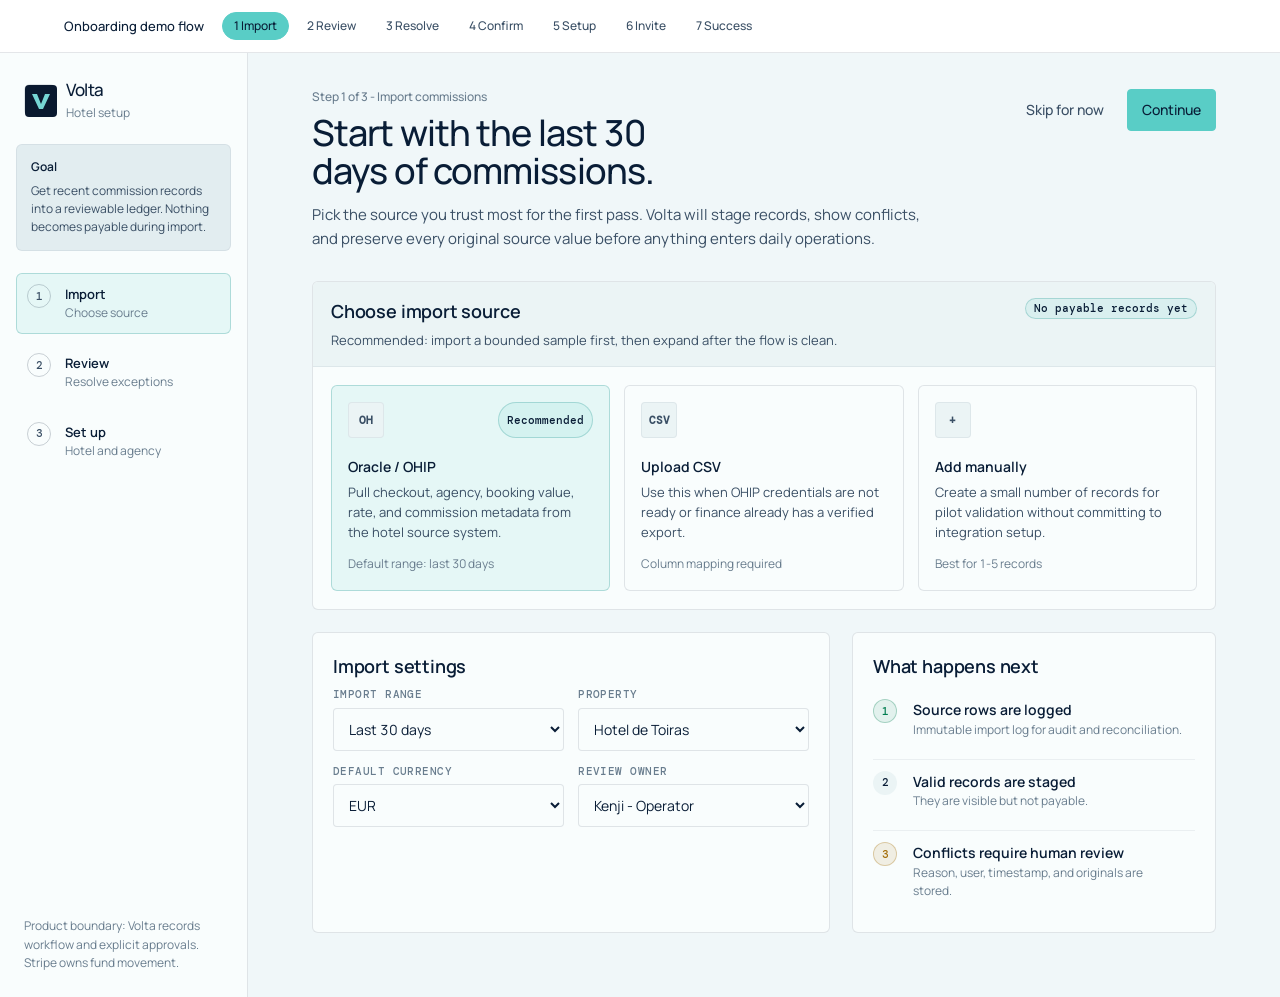
==== onboarding-demo/index.html @ aa39d3c9 "feat: publish onboarding demo preview" ====
<!doctype html>
<html lang="en">
<head>
<meta charset="utf-8">
<meta name="viewport" content="width=device-width,initial-scale=1">
<title>Volta Onboarding Demo Flow</title>
<link rel="preconnect" href="https://fonts.googleapis.com">
<link rel="preconnect" href="https://fonts.gstatic.com" crossorigin>
<link rel="icon" href="codex-20260707-volta-icon-navy-turquoise.svg" type="image/svg+xml">
<link href="https://fonts.googleapis.com/css2?family=DM+Mono:wght@400;500&family=Manrope:wght@400;500;600;700&display=swap" rel="stylesheet">
<link rel="stylesheet" href="codex-20260626-onboarding-home-product-wireframes.css">
</head>
<body>
<header class="prototype-bar">
  <strong>Onboarding demo flow</strong>
  <nav class="screen-tabs" aria-label="Wireframe screens">
    <button class="screen-tab" aria-selected="true" data-screen="import">1 Import</button>
    <button class="screen-tab" aria-selected="false" data-screen="review">2 Review</button>
    <button class="screen-tab" aria-selected="false" data-screen="resolve">3 Resolve</button>
    <button class="screen-tab" aria-selected="false" data-screen="confirm">4 Confirm</button>
    <button class="screen-tab" aria-selected="false" data-screen="setup">5 Setup</button>
    <button class="screen-tab" aria-selected="false" data-screen="invite">6 Invite</button>
    <button class="screen-tab" aria-selected="false" data-screen="success">7 Success</button>
  </nav>
</header>

<main>
<section class="screen active" id="screen-import">
  <div class="app-shell">
    <aside class="sidebar">
      <div class="brand"><div class="brand-mark"><img src="codex-20260707-volta-icon-navy-turquoise.svg" alt=""></div><div><strong>Volta</strong><span>Hotel setup</span></div></div>
      <div class="side-panel"><h2>Goal</h2><p>Get recent commission records into a reviewable ledger. Nothing becomes payable during import.</p></div>
      <div class="step-list" aria-label="Onboarding steps">
        <div class="side-step" aria-current="step"><div class="step-dot">1</div><div><strong>Import</strong><span>Choose source</span></div></div>
        <div class="side-step"><div class="step-dot">2</div><div><strong>Review</strong><span>Resolve exceptions</span></div></div>
        <div class="side-step"><div class="step-dot">3</div><div><strong>Set up</strong><span>Hotel and agency</span></div></div>
      </div>
      <div class="sidebar-footer">Product boundary: Volta records workflow and explicit approvals. Stripe owns fund movement.</div>
    </aside>
    <div class="main">
      <div class="content-grid">
        <header class="page-head">
          <div><p class="kicker">Step 1 of 3 - Import commissions</p><h1>Start with the last 30 days of commissions.</h1><p class="lede">Pick the source you trust most for the first pass. Volta will stage records, show conflicts, and preserve every original source value before anything enters daily operations.</p></div>
          <div class="top-actions"><button class="btn ghost">Skip for now</button><button class="btn primary" data-go="review">Continue</button></div>
        </header>
        <section class="panel span-12">
          <div class="panel-head"><div><h2>Choose import source</h2><p>Recommended: import a bounded sample first, then expand after the flow is clean.</p></div><span class="tag info">No payable records yet</span></div>
          <div class="panel-body">
            <div class="choice-grid">
              <button class="choice-card selected" data-go="review"><div class="choice-top"><span class="choice-icon">OH</span><span class="tag info">Recommended</span></div><h3>Oracle / OHIP</h3><p>Pull checkout, agency, booking value, rate, and commission metadata from the hotel source system.</p><span class="fine">Default range: last 30 days</span></button>
              <button class="choice-card" data-go="review"><div class="choice-top"><span class="choice-icon">CSV</span></div><h3>Upload CSV</h3><p>Use this when OHIP credentials are not ready or finance already has a verified export.</p><span class="fine">Column mapping required</span></button>
              <button class="choice-card" data-go="review"><div class="choice-top"><span class="choice-icon">+</span></div><h3>Add manually</h3><p>Create a small number of records for pilot validation without committing to integration setup.</p><span class="fine">Best for 1-5 records</span></button>
            </div>
          </div>
        </section>
        <section class="card span-7"><h2>Import settings</h2><div class="field-grid"><div class="field"><label for="import-range">Import range</label><select id="import-range"><option>Last 30 days</option><option>Last 14 days</option></select></div><div class="field"><label for="hotel">Property</label><select id="hotel"><option>Hotel de Toiras</option></select></div><div class="field"><label for="currency">Default currency</label><select id="currency"><option>EUR</option></select></div><div class="field"><label for="owner">Review owner</label><select id="owner"><option>Kenji - Operator</option><option>Finance Admin</option></select></div></div></section>
        <aside class="card span-5"><h2>What happens next</h2><div class="checklist"><div class="check-item complete"><span class="check-icon">1</span><div><strong>Source rows are logged</strong><div class="fine">Immutable import log for audit and reconciliation.</div></div></div><div class="check-item"><span class="check-icon">2</span><div><strong>Valid records are staged</strong><div class="fine">They are visible but not payable.</div></div></div><div class="check-item blocked"><span class="check-icon">3</span><div><strong>Conflicts require human review</strong><div class="fine">Reason, user, timestamp, and originals are stored.</div></div></div></div></aside>
      </div>
    </div>
  </div>
</section>

<section class="screen" id="screen-review">
  <div class="app-shell">
    <aside class="sidebar">
      <div class="brand"><div class="brand-mark"><img src="codex-20260707-volta-icon-navy-turquoise.svg" alt=""></div><div><strong>Volta</strong><span>Import review</span></div></div>
      <div class="side-panel"><h2>Review rule</h2><p>Exact duplicates can be applied in bulk after examples. Fuzzy duplicates and field conflicts stay manual.</p></div>
      <div class="step-list"><div class="side-step done"><div class="step-dot">OK</div><div><strong>Import</strong><span>Source selected</span></div></div><div class="side-step" aria-current="step"><div class="step-dot">2</div><div><strong>Review</strong><span>Validate results</span></div></div><div class="side-step"><div class="step-dot">3</div><div><strong>Set up</strong><span>Hotel and agency</span></div></div></div>
      <div class="sidebar-footer">A clean import creates the first meaningful Home queue.</div>
    </aside>
    <div class="main">
      <div class="content-grid">
        <header class="page-head"><div><p class="kicker">Import results</p><h1>162 records found. 11 need attention before the ledger is confirmed.</h1><p class="lede">Review the high-risk issues now. Lower-risk setup items can continue into Home with a clear owner and status.</p></div><div class="top-actions"><button class="btn" data-go="import">Back</button><button class="btn primary" data-go="resolve">Review issues</button></div></header>
        <div class="span-12 metric-strip"><div class="metric"><strong>162</strong><span>source rows imported</span></div><div class="metric"><strong>147</strong><span>valid staged records</span></div><div class="metric"><strong>4</strong><span>exact duplicates excluded</span></div><div class="metric"><strong>7</strong><span>field conflicts</span></div><div class="metric"><strong>EUR 28,640</strong><span>staged commission value</span></div></div>
        <section class="panel span-8">
          <div class="panel-head"><div><h2>Issues caught during import</h2><p>Representative issues are reviewed first. Remaining unresolved items can continue to Home.</p></div><span class="tag warn">11 open</span></div>
          <div class="row-list">
            <div class="row"><div><strong class="mono">RES-10482</strong><span>12-15 Jun</span></div><div><strong>Rate conflict</strong><span>Oracle says 10%; CSV says 12%</span></div><div><span class="tag bad">Manual decision</span></div><button class="btn" data-go="resolve">Resolve</button></div>
            <div class="row"><div><strong class="mono">RES-10491</strong><span>14-17 Jun</span></div><div><strong>Fuzzy duplicate</strong><span>Same guest, adjacent booking reference</span></div><div><span class="tag bad">Manual decision</span></div><button class="btn" data-go="resolve">Resolve</button></div>
            <div class="row"><div><strong class="mono">RES-10372</strong><span>4-7 Jun</span></div><div><strong>Exact duplicate</strong><span>Same source ID already imported</span></div><div><span class="tag good">Rule available</span></div><button class="btn">Apply rule</button></div>
            <div class="row"><div><strong class="mono">AGY-077</strong><span>Agency</span></div><div><strong>Missing agency identifier</strong><span>Agency name exists; IATA field blank</span></div><div><span class="tag warn">Can review later</span></div><button class="btn">Assign owner</button></div>
          </div>
        </section>
        <aside class="card span-4"><h2>Recommended path</h2><p class="muted">Resolve the two high-risk financial examples now. Then confirm the staged ledger and let lower-risk setup issues appear on Home.</p><div class="checklist"><div class="check-item complete"><span class="check-icon">OK</span><div><strong>Exact duplicate examples</strong><div class="fine">4 excluded from the staged ledger.</div></div></div><div class="check-item blocked"><span class="check-icon">!</span><div><strong>Financial conflicts</strong><div class="fine">Must capture selected value and reason.</div></div></div><div class="check-item"><span class="check-icon">Next</span><div><strong>Home impact</strong><div class="fine">Unresolved setup issues become System issues.</div></div></div></div></aside>
      </div>
    </div>
  </div>
</section>

<section class="screen" id="screen-resolve">
  <div class="app-shell">
    <aside class="sidebar">
      <div class="brand"><div class="brand-mark"><img src="codex-20260707-volta-icon-navy-turquoise.svg" alt=""></div><div><strong>Volta</strong><span>Conflict resolution</span></div></div>
      <div class="side-panel"><h2>Required evidence</h2><p>Selected values, reason, authenticated user, timestamp, and original values.</p></div>
      <div class="step-list"><div class="side-step done"><div class="step-dot">OK</div><div><strong>Import</strong><span>Source selected</span></div></div><div class="side-step" aria-current="step"><div class="step-dot">2</div><div><strong>Review</strong><span>Resolve conflict</span></div></div><div class="side-step"><div class="step-dot">3</div><div><strong>Set up</strong><span>Hotel and agency</span></div></div></div>
    </aside>
    <div class="main">
      <div class="content-grid">
        <header class="page-head"><div><p class="kicker">Conflict - RES-10482</p><h1>Choose the commission value that should enter the ledger.</h1><p class="lede">Volta highlights the disagreement. It does not assume Oracle, CSV, or the newest record is correct.</p></div><div class="top-actions"><button class="btn" data-go="review">Back to issues</button><button class="btn primary" data-go="confirm">Save resolution</button></div></header>
        <section class="panel span-12"><div class="panel-head"><div><h2>Side-by-side source comparison</h2><p>Only the selected value becomes the working ledger value. Originals remain available in audit history.</p></div><span class="tag bad">Financial conflict</span></div>
          <div class="compare">
            <div class="compare-head"><div>Field</div><div>Oracle / OHIP</div><div>CSV upload</div><div>Selected value</div></div>
            <div class="compare-row"><div>Booking reference</div><div class="mono">RES-10482</div><div class="mono">RES-10482</div><div class="selected-value mono">RES-10482</div></div>
            <div class="compare-row"><div>Agency</div><div>Host Agency Test A</div><div>Host Agency Test A</div><div class="selected-value">Host Agency Test A</div></div>
            <div class="compare-row"><div>Booking value</div><div class="mono">EUR 2,400</div><div class="mono">EUR 2,400</div><div class="selected-value mono">EUR 2,400</div></div>
            <div class="compare-row"><div>Commission rate</div><div class="conflict-value mono">10%</div><div class="selected-value mono">12%</div><div class="selected-value mono">12%</div></div>
            <div class="compare-row"><div>Commission amount</div><div class="conflict-value mono">EUR 240</div><div class="selected-value mono">EUR 288</div><div class="selected-value mono">EUR 288</div></div>
          </div>
        </section>
        <section class="card span-7"><h2>Resolution note</h2><div class="field"><label for="reason">Reason required</label><textarea id="reason">Preferred-rate agreement confirmed by finance. CSV export includes the correct 12% agency rate for this stay.</textarea></div><div class="field-grid"><div class="field"><label for="resolver">Resolve as</label><select id="resolver"><option>Kenji - Operator</option></select></div><div class="field"><label for="audit">Audit timestamp</label><input id="audit" value="26 Jun 2026 - 10:42 SGT"></div></div></section>
        <aside class="card span-5"><h2>Home consequence</h2><p class="muted">After this save, RES-10482 can proceed to invoice and agency readiness checks. It still cannot be paid until every requirement is complete and an approver explicitly approves the item.</p><div class="notice warn"><strong>Still blocked:</strong> Agency invoice and payout setup are incomplete.</div></aside>
      </div>
    </div>
  </div>
</section>

<section class="screen" id="screen-confirm">
  <div class="app-shell">
    <aside class="sidebar">
      <div class="brand"><div class="brand-mark"><img src="codex-20260707-volta-icon-navy-turquoise.svg" alt=""></div><div><strong>Volta</strong><span>Confirm ledger</span></div></div>
      <div class="side-panel"><h2>Ledger rule</h2><p>Confirming import creates operational records, not payment instructions.</p></div>
      <div class="step-list"><div class="side-step done"><div class="step-dot">OK</div><div><strong>Import</strong><span>Source selected</span></div></div><div class="side-step done"><div class="step-dot">OK</div><div><strong>Review</strong><span>High-risk issues handled</span></div></div><div class="side-step" aria-current="step"><div class="step-dot">3</div><div><strong>Confirm</strong><span>Create work queue</span></div></div></div>
    </aside>
    <div class="main">
      <div class="content-grid">
        <header class="page-head"><div><p class="kicker">Confirm import</p><h1>147 commissions are ready to enter the operating ledger.</h1><p class="lede">Confirming the import creates the first working queue for finance, agency follow-up, and system setup. It does not create payment instructions.</p></div><div class="top-actions"><button class="btn" data-go="resolve">Back</button><button class="btn primary" data-go="setup">Confirm import</button></div></header>
        <section class="panel span-8"><div class="panel-head"><div><h2>Import summary</h2><p>Records are separated by what can proceed, what was excluded, and what needs an owner.</p></div><span class="tag info">Batch OHIP-2026-06-26-01</span></div><div class="row-list"><div class="row"><div><strong>Created</strong><span>Ledger records</span></div><div><strong>147 staged commissions</strong><span>Available in Commissions after confirm</span></div><div><span class="tag good">Ready</span></div><button class="btn">View sample</button></div><div class="row"><div><strong>Excluded</strong><span>Duplicates</span></div><div><strong>4 exact duplicates</strong><span>Original retained with exclusion reason</span></div><div><span class="tag good">Logged</span></div><button class="btn">View log</button></div><div class="row"><div><strong>Carry forward</strong><span>System issues</span></div><div><strong>4 lower-risk issues</strong><span>Assigned to Home after onboarding</span></div><div><span class="tag warn">Open</span></div><button class="btn">Assign</button></div></div></section>
        <aside class="card span-4"><h2>Before you confirm</h2><div class="checklist"><div class="check-item complete"><span class="check-icon">OK</span><div><strong>Source rows stored</strong><div class="fine">Import log cannot be edited.</div></div></div><div class="check-item complete"><span class="check-icon">OK</span><div><strong>Financial conflict resolved</strong><div class="fine">Reason and selected values captured.</div></div></div><div class="check-item blocked"><span class="check-icon">!</span><div><strong>Payment setup incomplete</strong><div class="fine">Ledger can continue; payments stay disabled.</div></div></div></div></aside>
      </div>
    </div>
  </div>
</section>

<section class="screen" id="screen-setup">
  <div class="app-shell">
    <aside class="sidebar">
      <div class="brand"><div class="brand-mark"><img src="codex-20260707-volta-icon-navy-turquoise.svg" alt=""></div><div><strong>Volta</strong><span>Hotel setup</span></div></div>
      <div class="side-panel"><h2>Simplification</h2><p>Three roles. Payment approver is an Admin permission, not a fourth role.</p></div>
      <div class="step-list"><div class="side-step done"><div class="step-dot">OK</div><div><strong>Import</strong><span>Ledger staged</span></div></div><div class="side-step" aria-current="step"><div class="step-dot">2</div><div><strong>Hotel setup</strong><span>Users and payment owner</span></div></div><div class="side-step"><div class="step-dot">3</div><div><strong>Invite agency</strong><span>First external step</span></div></div></div>
    </aside>
    <div class="main">
      <div class="content-grid">
        <header class="page-head"><div><p class="kicker">Step 2 of 3 - Hotel setup</p><h1>Set the minimum controls needed for daily work.</h1><p class="lede">Operators can import, review, prepare invoices, and request missing details. Payment approval stays gated until setup and explicit approver action are complete.</p></div><div class="top-actions"><button class="btn" data-go="confirm">Back</button><button class="btn primary" data-go="invite">Continue</button></div></header>
        <section class="panel span-7"><div class="panel-head"><div><h2>Team access</h2><p>Three roles cover the pilot without hiding payment authority.</p></div><button class="btn">Invite teammate</button></div><div class="row-list"><div class="row"><div><strong>Kenji</strong><span>kenji@example.test</span></div><div><strong>Operator</strong><span>Imports, reviews, invoices, agencies, workflows</span></div><div><span class="tag info">Cannot approve payment</span></div><button class="btn">Edit</button></div><div class="row"><div><strong>Finance Admin</strong><span>finance@example.test</span></div><div><strong>Admin</strong><span>Hotel profile, users, payment setup</span></div><div><span class="tag good">Payment approver</span></div><button class="btn">Edit</button></div><div class="row"><div><strong>Group Viewer</strong><span>viewer@example.test</span></div><div><strong>Viewer</strong><span>Reporting and history only</span></div><div><span class="tag">Read only</span></div><button class="btn">Edit</button></div></div></section>
        <aside class="card span-5"><h2>Payment setup handoff</h2><div class="notice warn"><strong>Deferred setup:</strong> Stripe/KYC is not complete. Imports, review, agency invitations, invoices, and reminders can continue. Payment approval remains unavailable.</div><div class="action-group"><button class="btn primary">Assign to Finance Admin</button><button class="btn">Copy setup link</button></div></aside>
        <section class="panel span-12"><div class="panel-head"><div><h2>Setup checklist</h2><p>This becomes the persistent Home onboarding card until completed.</p></div><span class="tag warn">2 incomplete</span></div><div class="panel-body"><div class="checklist"><div class="check-item complete"><span class="check-icon">OK</span><div><strong>Hotel profile confirmed</strong><div class="fine">Hotel de Toiras - EUR - Europe/Paris</div></div><span class="tag good">Complete</span></div><div class="check-item complete"><span class="check-icon">OK</span><div><strong>Users and roles assigned</strong><div class="fine">Admin, Operator, Viewer only</div></div><span class="tag good">Complete</span></div><div class="check-item blocked"><span class="check-icon">!</span><div><strong>Stripe payment setup and KYC</strong><div class="fine">Owner: Finance Admin</div></div><span class="tag warn">Deferred</span></div><div class="check-item blocked"><span class="check-icon">!</span><div><strong>Oracle/OHIP production credentials</strong><div class="fine">Pilot can continue with current import sample</div></div><span class="tag warn">External dependency</span></div></div></div></section>
      </div>
    </div>
  </div>
</section>

<section class="screen" id="screen-invite">
  <div class="app-shell">
    <aside class="sidebar">
      <div class="brand"><div class="brand-mark"><img src="codex-20260707-volta-icon-navy-turquoise.svg" alt=""></div><div><strong>Volta</strong><span>Agency invite</span></div></div>
      <div class="side-panel"><h2>Cold-start rule</h2><p>Invite one agency first. Do not push mass rollout before the first agency completes onboarding.</p></div>
      <div class="step-list"><div class="side-step done"><div class="step-dot">OK</div><div><strong>Import</strong><span>Ledger staged</span></div></div><div class="side-step done"><div class="step-dot">OK</div><div><strong>Hotel setup</strong><span>Minimum controls set</span></div></div><div class="side-step" aria-current="step"><div class="step-dot">3</div><div><strong>Invite agency</strong><span>First external step</span></div></div></div>
    </aside>
    <div class="main">
      <div class="content-grid">
        <header class="page-head"><div><p class="kicker">Step 3 of 3 - First agency</p><h1>Invite one agency administrator to complete their side.</h1><p class="lede">Volta communicates with the agency organization through a designated Agency Admin. Individual agents remain attribution metadata unless they are the recipient organization.</p></div><div class="top-actions"><button class="btn" data-go="setup">Back</button><button class="btn primary" data-go="success">Send invitation</button></div></header>
        <section class="card span-7"><h2>Agency invitation</h2><div class="field-grid"><div class="field"><label for="agency-name">Agency organization</label><input id="agency-name" value="Host Agency Test A"></div><div class="field"><label for="relationship">Relationship type</label><select id="relationship"><option>Host agency</option><option>Independent agency</option></select></div><div class="field"><label for="agency-id">Agency identifier</label><input id="agency-id" value="TEST-IATA-A001"></div><div class="field"><label for="admin-email">Agency Admin email</label><input id="admin-email" value="alex@host-a.test"></div></div><div class="notice" style="margin-top:14px"><strong>Payment recipient:</strong> Host Agency Test A. Hosted agents do not receive payment directly through this relationship.</div></section>
        <aside class="card span-5"><h2>What the agency sees</h2><div class="checklist"><div class="check-item"><span class="check-icon">1</span><div><strong>Confirm organization identity</strong><div class="fine">Name, identifier, admin contact.</div></div></div><div class="check-item"><span class="check-icon">2</span><div><strong>Review proposed agent relationships</strong><div class="fine">Mass-approve if they are correct.</div></div></div><div class="check-item"><span class="check-icon">3</span><div><strong>Provide missing requirements</strong><div class="fine">Invoice, payout fixture, or profile confirmation.</div></div></div></div></aside>
        <section class="panel span-12"><div class="panel-head"><div><h2>Matched commissions</h2><p>These records will wait on this agency after the invite is sent.</p></div><span class="tag warn">14 open commissions</span></div><div class="row-list"><div class="row"><div><strong class="mono">RES-10482</strong><span>12-15 Jun</span></div><div><strong>Invoice required</strong><span>Commission verified after conflict resolution</span></div><div><span class="tag warn">Waiting on Agency</span></div><button class="btn">Preview</button></div><div class="row"><div><strong class="mono">RES-10417</strong><span>19-23 Jun</span></div><div><strong>Profile confirmation</strong><span>Agency identifier matched from import</span></div><div><span class="tag warn">Waiting on Agency</span></div><button class="btn">Preview</button></div></div></section>
      </div>
    </div>
  </div>
</section>

<section class="screen" id="screen-success">
  <div class="app-shell">
    <aside class="sidebar">
      <div class="brand"><div class="brand-mark"><img src="codex-20260707-volta-icon-navy-turquoise.svg" alt=""></div><div><strong>Volta</strong><span>Onboarding complete</span></div></div>
      <div class="side-panel"><h2>Next screen</h2><p>Home should now explain exactly what changed and what still needs action.</p></div>
      <div class="step-list"><div class="side-step done"><div class="step-dot">OK</div><div><strong>Import</strong><span>Ledger staged</span></div></div><div class="side-step done"><div class="step-dot">OK</div><div><strong>Hotel setup</strong><span>Controls assigned</span></div></div><div class="side-step done" aria-current="step"><div class="step-dot">OK</div><div><strong>Invite agency</strong><span>First invite sent</span></div></div></div>
    </aside>
    <div class="main">
      <div class="content-grid">
        <section class="card span-7"><div class="success-mark">OK</div><p class="kicker">First setup complete</p><h1>Host Agency Test A has been invited.</h1><p class="lede">Your first working ledger is ready. Home will show unresolved import issues, agency follow-up, payment setup handoff, and the few records that are ready for the next human decision.</p><div class="actions"><span class="fine">Invitation sent 26 Jun 2026 - 10:58 SGT</span><div class="action-group"><button class="btn" data-go="invite">Invite another later</button><a class="btn primary" href="codex-20260707-first-home-arrival.html">Open first Home</a></div></div></section>
        <aside class="card span-5"><h2>Home will include</h2><div class="checklist"><div class="check-item complete"><span class="check-icon">OK</span><div><strong>Onboarding progress</strong><div class="fine">Still visible because payment setup is deferred.</div></div></div><div class="check-item complete"><span class="check-icon">OK</span><div><strong>Daily report</strong><div class="fine">Structured metrics, not generated prose.</div></div></div><div class="check-item blocked"><span class="check-icon">!</span><div><strong>Needs attention</strong><div class="fine">Grouped by Hotel, Agency, and System owner.</div></div></div><div class="check-item"><span class="check-icon">Next</span><div><strong>Ready for approval</strong><div class="fine">Payment actions remain disabled until setup is complete.</div></div></div></div></aside>
      </div>
    </div>
  </div>
</section>

</main>

<script>
const screens=[...document.querySelectorAll('.screen')];
const tabs=[...document.querySelectorAll('.screen-tab')];
function showScreen(name){
  screens.forEach(screen=>screen.classList.toggle('active',screen.id===`screen-${name}`));
  tabs.forEach(tab=>tab.setAttribute('aria-selected',String(tab.dataset.screen===name)));
  const params=new URLSearchParams(location.search);
  params.set('screen',name);
  history.replaceState(null,'',`${location.pathname}?${params}${location.hash}`);
  window.scrollTo({top:0,behavior:'instant'});
}
tabs.forEach(tab=>tab.addEventListener('click',()=>showScreen(tab.dataset.screen)));
document.querySelectorAll('[data-go]').forEach(control=>control.addEventListener('click',event=>{event.preventDefault();showScreen(control.dataset.go)}));
const initialParams=new URLSearchParams(location.search);
showScreen(initialParams.get('screen')||'import');
</script>
</body>
</html>
---- onboarding-demo/codex-20260626-onboarding-home-product-wireframes.css ----
/* Volta product mock exploration stylesheet. Uses the Volta brand-pack teal/navy palette for current product UI exploration. */
:root{
  --paper:oklch(97.2% 0.008 210);
  --paper-2:oklch(93.8% 0.012 220);
  --paper-3:oklch(89.5% 0.018 220);
  --card:oklch(99% 0.004 210);
  --vellum:oklch(96% 0.010 205);
  --ink:oklch(23% 0.055 255);
  --ink-2:oklch(42% 0.045 250);
  --ink-3:oklch(58% 0.035 245);
  --ink-4:oklch(76% 0.025 235);
  --hair:oklch(23% 0.055 255 / .06);
  --hair-2:oklch(23% 0.055 255 / .11);
  --hair-3:oklch(23% 0.055 255 / .20);
  --seam:oklch(78% 0.105 190);
  --seam-bg:oklch(78% 0.105 190 / .12);
  --seam-border:oklch(67% 0.09 190 / .35);
  --ok:oklch(52% .12 160);
  --warn:oklch(58% .12 75);
  --err:oklch(50% .16 28);
  --info:oklch(48% .07 255);
  --surface:var(--card);
  --surface-2:var(--paper-2);
  --surface-3:var(--paper-3);
  --text-1:var(--ink);
  --text-2:var(--ink-2);
  --text-3:var(--ink-3);
  --bd:var(--hair);
  --bdm:var(--hair-3);
  --active:var(--seam);
  --active-text:var(--ink);
  --sidebar:var(--card);
  --sidebar-2:var(--paper-2);
  --ready:var(--ok);
  --ready-bg:oklch(52% .12 160 / .09);
  --ready-bd:oklch(52% .12 160 / .28);
  --warn-bg:oklch(58% .12 75 / .10);
  --warn-bd:oklch(58% .12 75 / .30);
  --bad:var(--err);
  --bad-bg:oklch(50% .16 28 / .09);
  --bad-bd:oklch(50% .16 28 / .26);
  --info-bg:oklch(48% .07 255 / .07);
  --info-bd:oklch(48% .07 255 / .18);
  --grid-columns:12;
  --grid-gutter:clamp(16px,1.7vw,24px);
  --grid-margin:clamp(20px,5vw,72px);
  --grid-max:1296px;
  --baseline:8px;
  --radius:4px;
  --radius-lg:6px;
  --font:Manrope,-apple-system,BlinkMacSystemFont,"Segoe UI",system-ui,sans-serif;
  --mono:"DM Mono",ui-monospace,Menlo,Consolas,monospace;
}
*{box-sizing:border-box}
body{margin:0;background:var(--paper);color:var(--text-1);font:14px/1.55 var(--font);font-variant-numeric:tabular-nums lining-nums;-webkit-font-smoothing:antialiased;overflow-x:hidden}
button,input,select,textarea{font:inherit;color:inherit}
button,a{touch-action:manipulation}
button:focus-visible,a:focus-visible,input:focus-visible,select:focus-visible,textarea:focus-visible{outline:3px solid var(--seam);outline-offset:2px}
.prototype-bar{position:sticky;top:0;z-index:20;display:flex;gap:16px;align-items:center;padding:10px var(--grid-margin);background:oklch(100% 0 0 / .96);color:var(--ink);border-bottom:1px solid var(--hair-2);backdrop-filter:blur(12px)}
.prototype-bar strong{white-space:nowrap;font-size:13px;font-weight:500;letter-spacing:0}
.screen-tabs{display:flex;gap:6px;overflow:auto;padding:2px;min-width:0;max-width:100%;width:100%}
.screen-tab{border:1px solid transparent;border-radius:999px;background:transparent;color:var(--ink-2);padding:6px 11px;white-space:nowrap;cursor:pointer;font:500 12px/1.2 var(--font)}
.screen-tab[aria-selected="true"]{background:var(--seam);border-color:var(--seam);color:var(--ink)}
.screen{display:none;min-height:calc(100vh - 50px)}
.screen.active{display:block}
.app-shell{position:relative;z-index:1;display:grid;grid-template-columns:248px minmax(0,1fr);min-height:calc(100vh - 50px)}
.sidebar{background:var(--sidebar);color:var(--ink);padding:24px 16px;display:flex;flex-direction:column;gap:22px;border-right:1px solid var(--hair-2)}
.brand{display:flex;align-items:center;gap:10px;padding:0 8px}
.brand-mark{width:32px;height:32px;border:1px solid var(--hair-2);border-radius:var(--radius-lg);display:grid;place-items:center;color:var(--seam)}
.brand-mark img{display:block;width:32px;height:32px}
.brand strong{display:block;font-size:17px;font-weight:500;letter-spacing:-.025em}.brand span{display:block;color:var(--ink-3);font-size:12px}
.side-panel{background:var(--sidebar-2);border:1px solid var(--hair);border-radius:var(--radius-lg);padding:14px}
.side-panel h2{font:600 12px/1.25 var(--font);letter-spacing:0;color:var(--ink);margin:0 0 8px}.side-panel p{margin:0;color:var(--ink-2);font-size:12px;line-height:1.5}
.step-list{display:grid;gap:8px}
.side-step{display:grid;grid-template-columns:28px 1fr;gap:10px;align-items:start;padding:10px;border:1px solid transparent;border-radius:var(--radius-lg);color:var(--ink-2)}
.side-step[aria-current="step"]{background:var(--seam-bg);border-color:var(--seam-border)}
.side-step.done .step-dot{background:var(--seam);color:var(--ink);border-color:var(--seam)}
.step-dot{width:24px;height:24px;border-radius:999px;border:1px solid var(--hair-3);display:grid;place-items:center;font:500 11px/1 var(--mono)}
.side-step strong{display:block;font-size:13px;color:var(--ink)}.side-step span{display:block;color:var(--ink-3);font-size:12px}
.sidebar-footer{margin-top:auto;color:var(--ink-3);font-size:12px;padding:0 8px}
.main{min-width:0;padding:36px var(--grid-margin) 64px}
.content-grid{max-width:var(--grid-max);margin:0 auto;display:grid;grid-template-columns:repeat(var(--grid-columns),minmax(0,1fr));gap:var(--grid-gutter)}
.span-12{grid-column:span 12}.span-8{grid-column:span 8}.span-7{grid-column:span 7}.span-6{grid-column:span 6}.span-5{grid-column:span 5}.span-4{grid-column:span 4}.span-3{grid-column:span 3}
.page-head{grid-column:span 12;display:grid;grid-template-columns:minmax(0,760px) auto;gap:24px;align-items:start;margin-bottom:8px}
.kicker{margin:0 0 8px;color:var(--text-3);font:500 12px/1.35 var(--font);letter-spacing:0;text-transform:none}
h1,h2,h3,p{margin-top:0}h1{margin-bottom:12px;font-size:36px;font-weight:500;line-height:1.08;letter-spacing:-.025em;text-wrap:balance}h2{font-size:18px;font-weight:600;letter-spacing:-.01em;margin-bottom:8px}h3{font-size:14px;font-weight:600;margin-bottom:4px}strong,b{font-weight:600}
.lede{max-width:70ch;margin-bottom:0;color:var(--text-2);font-size:15px;line-height:1.6}
.top-actions{display:flex;gap:8px;flex-wrap:wrap;justify-content:flex-end}
.card,.panel{background:var(--surface);border:1px solid var(--hair-2);border-radius:var(--radius-lg)}
.card{padding:20px}.panel{overflow:hidden}
.panel-head{display:flex;justify-content:space-between;gap:18px;align-items:flex-start;padding:16px 18px;border-bottom:1px solid var(--hair);background:var(--vellum)}
.panel-head h2{margin:0}.panel-head p{margin:4px 0 0;color:var(--text-2);font-size:13px}
.panel-body{padding:18px}
.muted{color:var(--text-2)}.fine{color:var(--text-3);font-size:12px}.mono{font-family:var(--mono);font-variant-numeric:tabular-nums}
.btn{border:1px solid var(--hair-3);border-radius:var(--radius);background:transparent;padding:9px 14px;font-weight:500;cursor:pointer;min-height:38px;transition:border-color .12s,background .12s,color .12s}
.btn:hover{border-color:var(--ink);background:var(--vellum)}.btn.primary{border-color:var(--seam);background:var(--seam);color:var(--ink)}.btn.primary:hover{background:oklch(72% 0.11 190)}.btn.ghost{border-color:transparent;background:transparent;color:var(--text-2)}.btn.danger{border-color:var(--bad-bd);background:var(--bad-bg);color:var(--bad)}.btn:disabled{cursor:not-allowed;opacity:.58}
.choice-grid{display:grid;grid-template-columns:repeat(3,minmax(0,1fr));gap:14px}
.choice-card{display:flex;flex-direction:column;align-items:flex-start;text-align:left;min-height:196px;border:1px solid var(--hair-2);border-radius:var(--radius-lg);background:var(--card);padding:16px;cursor:pointer}
.choice-card.selected{border-color:var(--seam-border);background:var(--seam-bg)}
.choice-card .choice-top{display:flex;justify-content:space-between;gap:10px;width:100%;margin-bottom:18px}
.choice-icon{width:36px;height:36px;border-radius:var(--radius);background:var(--vellum);border:1px solid var(--hair);display:grid;place-items:center;font:600 11px/1 var(--mono);color:var(--text-2)}
.choice-card p{color:var(--text-2);font-size:13px}.choice-card .fine{margin-top:auto}
.field-grid{display:grid;grid-template-columns:repeat(2,minmax(0,1fr));gap:14px}.field{display:grid;gap:6px}.field label{font:500 11px/1.2 var(--mono);letter-spacing:.04em;text-transform:uppercase;color:var(--text-3)}input,select,textarea{width:100%;border:1px solid var(--hair-2);border-radius:var(--radius);background:var(--card);padding:10px 11px}textarea{min-height:88px;resize:vertical}
.notice{border:1px solid var(--info-bd);background:var(--info-bg);border-radius:var(--radius-lg);padding:13px 14px;color:var(--ink)}.notice.warn{border-color:var(--warn-bd);background:var(--warn-bg);color:var(--ink)}.notice.bad{border-color:var(--bad-bd);background:var(--bad-bg);color:var(--bad)}.notice.good{border-color:var(--ready-bd);background:var(--ready-bg);color:var(--ink)}
.metric-strip{display:grid;grid-template-columns:repeat(5,minmax(0,1fr));border-top:1px solid var(--hair-2);border-bottom:1px solid var(--hair-2);background:transparent}
.metric{padding:14px 16px;border-right:1px solid var(--hair)}.metric:last-child{border-right:0}.metric strong{display:block;font:500 22px/1.15 var(--mono);font-variant-numeric:tabular-nums}.metric span{display:block;color:var(--text-3);font-size:12px}
.row-list{display:grid}.row{display:grid;grid-template-columns:96px minmax(0,1.25fr) minmax(0,1fr) auto;gap:14px;align-items:center;padding:14px 18px;border-top:1px solid var(--hair)}.row:first-child{border-top:0}.row strong,.row span{display:block}.row span{color:var(--text-2);font-size:12px}
.tag{display:inline-flex;align-items:center;gap:6px;width:max-content;border:1px solid var(--hair-2);border-radius:999px;background:var(--card);padding:3px 8px;font:500 11px/1.2 var(--mono);white-space:nowrap}.tag.good{border-color:var(--ready-bd);background:var(--ready-bg);color:var(--ink)}.tag.warn{border-color:var(--warn-bd);background:var(--warn-bg);color:var(--ink)}.tag.bad{border-color:var(--bad-bd);background:var(--bad-bg);color:var(--bad)}.tag.info{border-color:var(--seam-border);background:var(--seam-bg);color:var(--ink)}
.compare{border:1px solid var(--hair-2);border-radius:var(--radius-lg);overflow:hidden;background:var(--card)}.compare-row,.compare-head{display:grid;grid-template-columns:170px 1fr 1fr 160px}.compare-head{background:var(--vellum);font:600 11px/1.2 var(--mono);letter-spacing:.06em;text-transform:uppercase;color:var(--text-3)}.compare-row>*,
.compare-head>*{padding:12px 14px;border-right:1px solid var(--hair);border-bottom:1px solid var(--hair)}.compare-row>*:last-child,.compare-head>*:last-child{border-right:0}.compare-row:last-child>*{border-bottom:0}.selected-value{background:var(--ready-bg)}.conflict-value{background:var(--bad-bg)}
.actions{display:flex;justify-content:space-between;align-items:center;gap:14px;padding-top:18px;margin-top:18px;border-top:1px solid var(--bd)}.action-group{display:flex;gap:8px;flex-wrap:wrap}
.checklist{display:grid;gap:8px}.check-item{display:grid;grid-template-columns:28px minmax(0,1fr) auto;gap:12px;align-items:start;padding:11px 0;border-top:1px solid var(--hair);background:transparent}.check-item:first-child{border-top:0}.check-icon{width:24px;height:24px;border-radius:999px;display:grid;place-items:center;background:var(--vellum);font:500 11px/1 var(--mono)}.check-item.complete .check-icon{background:var(--ready-bg);color:var(--ready);border:1px solid var(--ready-bd)}.check-item.blocked .check-icon{background:var(--warn-bg);color:var(--warn);border:1px solid var(--warn-bd)}
.success-mark{width:56px;height:56px;border-radius:var(--radius-lg);background:var(--ready-bg);border:1px solid var(--ready-bd);display:grid;place-items:center;color:var(--ready);font-size:26px;font-weight:600;margin-bottom:16px}
.home-shell{position:relative;z-index:1;display:grid;grid-template-columns:248px minmax(0,1fr);min-height:calc(100vh - 50px);background:var(--paper)}
.home-sidebar{background:var(--sidebar);color:var(--ink);padding:24px 16px;border-right:1px solid var(--hair-2)}.nav{display:grid;gap:4px;margin-top:26px}.nav a{color:var(--ink-2);text-decoration:none;border:1px solid transparent;border-radius:var(--radius);padding:10px 12px;font-weight:600}.nav a.active{background:var(--seam-bg);border-color:var(--seam-border);color:var(--ink)}
.home-main{min-width:0;padding:32px var(--grid-margin) 64px}.home-top{max-width:var(--grid-max);margin:0 auto 22px;display:grid;grid-template-columns:minmax(0,780px) auto;justify-content:space-between;gap:24px;align-items:start}
.home-grid{max-width:var(--grid-max);margin:0 auto;display:grid;grid-template-columns:repeat(12,minmax(0,1fr));gap:18px}.home-grid .span-12{grid-column:span 12}.home-grid .span-8{grid-column:span 8}.home-grid .span-6{grid-column:span 6}.home-grid .span-4{grid-column:span 4}
.progress-card{grid-column:span 12;background:var(--warn-bg);border:1px solid var(--warn-bd);border-radius:var(--radius-lg);padding:16px 18px;display:grid;grid-template-columns:1fr auto;gap:16px;align-items:center}.progress-meter{height:8px;background:var(--card);border:1px solid var(--warn-bd);border-radius:999px;overflow:hidden;margin-top:10px}.progress-meter span{display:block;width:64%;height:100%;background:var(--warn)}
.report-grid{display:grid;grid-template-columns:repeat(3,minmax(0,1fr));border-top:1px solid var(--hair)}.report-col{padding:16px 18px;border-right:1px solid var(--hair)}.report-col:last-child{border-right:0}.report-row{display:flex;justify-content:space-between;gap:12px;padding:8px 0;border-bottom:1px solid var(--hair)}.report-row:last-child{border-bottom:0}.report-row strong{font-family:var(--mono);font-weight:600;font-variant-numeric:tabular-nums}
.queue-grid{display:grid;grid-template-columns:repeat(3,minmax(0,1fr));border-top:1px solid var(--hair)}.queue-col{padding:16px 18px;border-right:1px solid var(--hair)}.queue-col:last-child{border-right:0}.queue-item{padding:12px 0;border-bottom:1px solid var(--hair)}.queue-item:last-child{border-bottom:0}.queue-title{display:flex;justify-content:space-between;gap:12px;font-weight:600}.queue-meta{margin:4px 0 10px;color:var(--text-2);font-size:12px}.mini-actions{display:flex;gap:7px;flex-wrap:wrap}.mini-actions .btn{min-height:30px;padding:5px 8px;font-size:12px}
.approval-row{display:grid;grid-template-columns:1.35fr .7fr .7fr auto;gap:12px;align-items:center;padding:14px 18px;border-top:1px solid var(--hair)}.activity-row{display:grid;grid-template-columns:72px 1fr auto;gap:12px;padding:13px 18px;border-top:1px solid var(--hair)}
@media(max-width:1040px){
  :root{--grid-columns:8}.app-shell,.home-shell{grid-template-columns:1fr}.sidebar{display:none}.home-sidebar{padding:12px 16px;border-right:0;border-bottom:1px solid var(--hair-2)}.home-sidebar .brand{padding:0}.nav{grid-template-columns:repeat(5,minmax(120px,1fr));overflow:auto;margin-top:14px}.span-3,.span-4,.span-5,.span-6,.span-7,.span-8{grid-column:span 8}.choice-grid,.queue-grid,.report-grid{grid-template-columns:1fr}.queue-col,.report-col{border-right:0;border-bottom:1px solid var(--hair)}.queue-col:last-child,.report-col:last-child{border-bottom:0}.metric-strip{grid-template-columns:repeat(2,minmax(0,1fr))}.row{grid-template-columns:1fr}.compare{overflow:auto}.compare-row,.compare-head{min-width:760px}.home-grid .span-8,.home-grid .span-6,.home-grid .span-4{grid-column:span 12}
}
@media(max-width:640px){
  :root{--grid-columns:4}.prototype-bar{align-items:flex-start;flex-direction:column;overflow:hidden}.main,.home-main{padding:18px 12px 40px}.page-head,.home-top,.progress-card,.actions{display:flex;flex-direction:column;align-items:stretch}.panel-head{flex-direction:column;align-items:flex-start}.panel-head .tag{max-width:100%}h1{font-size:30px;letter-spacing:-.02em;text-wrap:pretty;overflow-wrap:break-word}.span-3,.span-4,.span-5,.span-6,.span-7,.span-8,.span-12{grid-column:span 4}.field-grid,.metric-strip{grid-template-columns:1fr}.approval-row,.activity-row{grid-template-columns:1fr}.top-actions,.action-group{justify-content:flex-start}.home-sidebar{overflow:hidden}.nav{display:flex;gap:8px;overflow-x:auto;max-width:100%;padding-bottom:2px}.nav a{flex:0 0 auto;min-width:128px}
}
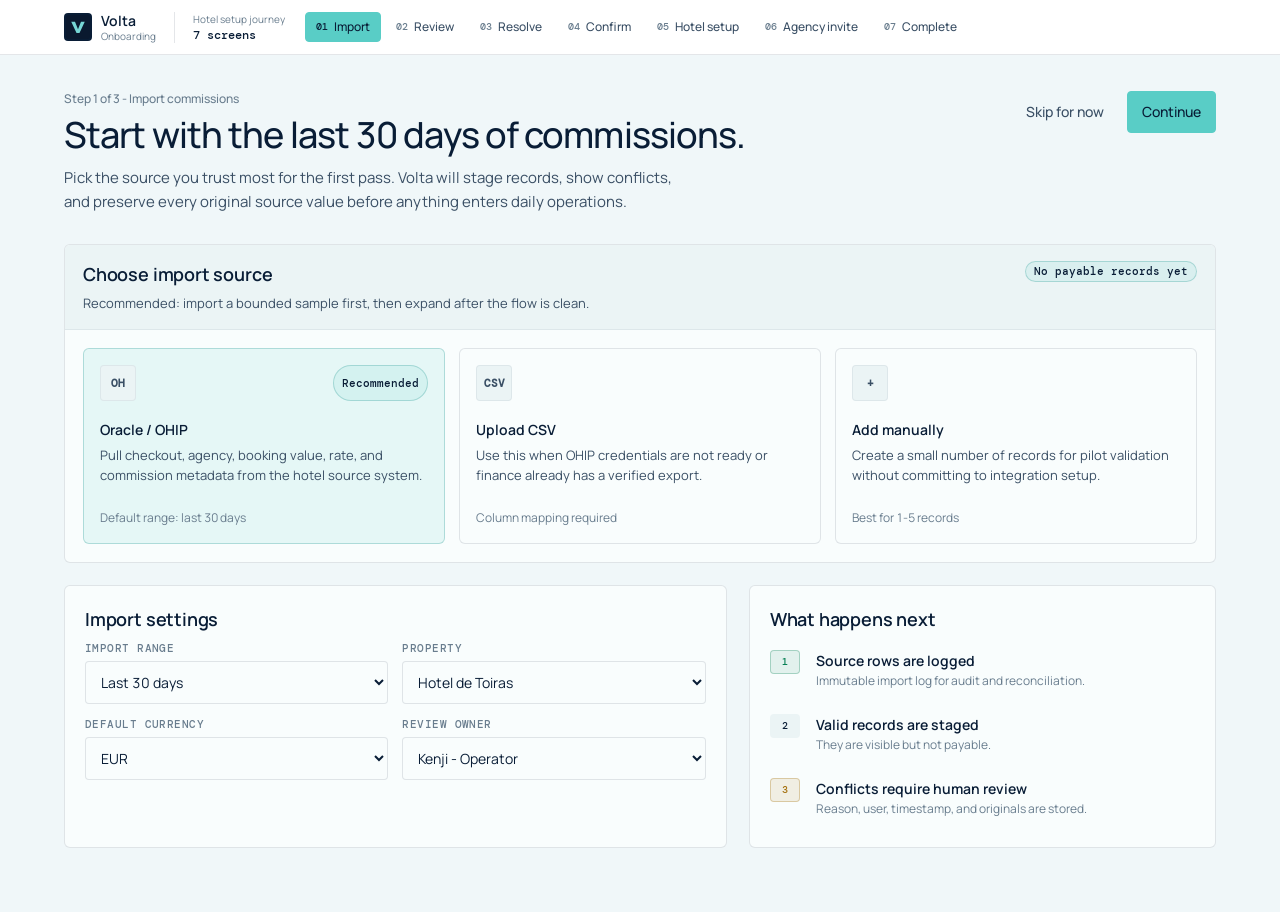
==== commit 48e7f5ea: "polish(tsp): align onboarding journey and responsive layout" ====
--- a/onboarding-demo/index.html
+++ b/onboarding-demo/index.html
@@ -1,205 +1,209 @@
-<!doctype html>
-<html lang="en">
-<head>
-<meta charset="utf-8">
-<meta name="viewport" content="width=device-width,initial-scale=1">
-<title>Volta Onboarding Demo Flow</title>
+<!doctype html>
+<html lang="en">
+<head>
+<meta charset="utf-8">
+<meta name="viewport" content="width=device-width,initial-scale=1">
+<title>Volta Onboarding Demo Flow</title>
 <link rel="preconnect" href="https://fonts.googleapis.com">
 <link rel="preconnect" href="https://fonts.gstatic.com" crossorigin>
 <link rel="icon" href="codex-20260707-volta-icon-navy-turquoise.svg" type="image/svg+xml">
 <link href="https://fonts.googleapis.com/css2?family=DM+Mono:wght@400;500&family=Manrope:wght@400;500;600;700&display=swap" rel="stylesheet">
-<link rel="stylesheet" href="codex-20260626-onboarding-home-product-wireframes.css">
-</head>
+<link rel="stylesheet" href="codex-20260626-onboarding-home-product-wireframes.css">
+</head>
 <body>
 <header class="prototype-bar">
-  <strong>Onboarding demo flow</strong>
+  <a class="prototype-brand" href="#screen-import" aria-label="Volta onboarding demo">
+    <span class="brand-mark"><img src="codex-20260707-volta-icon-navy-turquoise.svg" alt=""></span>
+    <span><strong>Volta</strong><small>Onboarding</small></span>
+  </a>
+  <div class="journey-meta"><span>Hotel setup journey</span><strong>7 screens</strong></div>
   <nav class="screen-tabs" aria-label="Wireframe screens">
-    <button class="screen-tab" aria-selected="true" data-screen="import">1 Import</button>
-    <button class="screen-tab" aria-selected="false" data-screen="review">2 Review</button>
-    <button class="screen-tab" aria-selected="false" data-screen="resolve">3 Resolve</button>
-    <button class="screen-tab" aria-selected="false" data-screen="confirm">4 Confirm</button>
-    <button class="screen-tab" aria-selected="false" data-screen="setup">5 Setup</button>
-    <button class="screen-tab" aria-selected="false" data-screen="invite">6 Invite</button>
-    <button class="screen-tab" aria-selected="false" data-screen="success">7 Success</button>
+    <button class="screen-tab" aria-selected="true" data-screen="import"><span>01</span> Import</button>
+    <button class="screen-tab" aria-selected="false" data-screen="review"><span>02</span> Review</button>
+    <button class="screen-tab" aria-selected="false" data-screen="resolve"><span>03</span> Resolve</button>
+    <button class="screen-tab" aria-selected="false" data-screen="confirm"><span>04</span> Confirm</button>
+    <button class="screen-tab" aria-selected="false" data-screen="setup"><span>05</span> Hotel setup</button>
+    <button class="screen-tab" aria-selected="false" data-screen="invite"><span>06</span> Agency invite</button>
+    <button class="screen-tab" aria-selected="false" data-screen="success"><span>07</span> Complete</button>
   </nav>
 </header>
-
-<main>
-<section class="screen active" id="screen-import">
-  <div class="app-shell">
-    <aside class="sidebar">
-      <div class="brand"><div class="brand-mark"><img src="codex-20260707-volta-icon-navy-turquoise.svg" alt=""></div><div><strong>Volta</strong><span>Hotel setup</span></div></div>
-      <div class="side-panel"><h2>Goal</h2><p>Get recent commission records into a reviewable ledger. Nothing becomes payable during import.</p></div>
-      <div class="step-list" aria-label="Onboarding steps">
-        <div class="side-step" aria-current="step"><div class="step-dot">1</div><div><strong>Import</strong><span>Choose source</span></div></div>
-        <div class="side-step"><div class="step-dot">2</div><div><strong>Review</strong><span>Resolve exceptions</span></div></div>
-        <div class="side-step"><div class="step-dot">3</div><div><strong>Set up</strong><span>Hotel and agency</span></div></div>
-      </div>
-      <div class="sidebar-footer">Product boundary: Volta records workflow and explicit approvals. Stripe owns fund movement.</div>
-    </aside>
-    <div class="main">
-      <div class="content-grid">
-        <header class="page-head">
-          <div><p class="kicker">Step 1 of 3 - Import commissions</p><h1>Start with the last 30 days of commissions.</h1><p class="lede">Pick the source you trust most for the first pass. Volta will stage records, show conflicts, and preserve every original source value before anything enters daily operations.</p></div>
-          <div class="top-actions"><button class="btn ghost">Skip for now</button><button class="btn primary" data-go="review">Continue</button></div>
-        </header>
-        <section class="panel span-12">
-          <div class="panel-head"><div><h2>Choose import source</h2><p>Recommended: import a bounded sample first, then expand after the flow is clean.</p></div><span class="tag info">No payable records yet</span></div>
-          <div class="panel-body">
-            <div class="choice-grid">
-              <button class="choice-card selected" data-go="review"><div class="choice-top"><span class="choice-icon">OH</span><span class="tag info">Recommended</span></div><h3>Oracle / OHIP</h3><p>Pull checkout, agency, booking value, rate, and commission metadata from the hotel source system.</p><span class="fine">Default range: last 30 days</span></button>
-              <button class="choice-card" data-go="review"><div class="choice-top"><span class="choice-icon">CSV</span></div><h3>Upload CSV</h3><p>Use this when OHIP credentials are not ready or finance already has a verified export.</p><span class="fine">Column mapping required</span></button>
-              <button class="choice-card" data-go="review"><div class="choice-top"><span class="choice-icon">+</span></div><h3>Add manually</h3><p>Create a small number of records for pilot validation without committing to integration setup.</p><span class="fine">Best for 1-5 records</span></button>
-            </div>
-          </div>
-        </section>
-        <section class="card span-7"><h2>Import settings</h2><div class="field-grid"><div class="field"><label for="import-range">Import range</label><select id="import-range"><option>Last 30 days</option><option>Last 14 days</option></select></div><div class="field"><label for="hotel">Property</label><select id="hotel"><option>Hotel de Toiras</option></select></div><div class="field"><label for="currency">Default currency</label><select id="currency"><option>EUR</option></select></div><div class="field"><label for="owner">Review owner</label><select id="owner"><option>Kenji - Operator</option><option>Finance Admin</option></select></div></div></section>
-        <aside class="card span-5"><h2>What happens next</h2><div class="checklist"><div class="check-item complete"><span class="check-icon">1</span><div><strong>Source rows are logged</strong><div class="fine">Immutable import log for audit and reconciliation.</div></div></div><div class="check-item"><span class="check-icon">2</span><div><strong>Valid records are staged</strong><div class="fine">They are visible but not payable.</div></div></div><div class="check-item blocked"><span class="check-icon">3</span><div><strong>Conflicts require human review</strong><div class="fine">Reason, user, timestamp, and originals are stored.</div></div></div></div></aside>
-      </div>
-    </div>
-  </div>
-</section>
-
-<section class="screen" id="screen-review">
-  <div class="app-shell">
-    <aside class="sidebar">
-      <div class="brand"><div class="brand-mark"><img src="codex-20260707-volta-icon-navy-turquoise.svg" alt=""></div><div><strong>Volta</strong><span>Import review</span></div></div>
-      <div class="side-panel"><h2>Review rule</h2><p>Exact duplicates can be applied in bulk after examples. Fuzzy duplicates and field conflicts stay manual.</p></div>
-      <div class="step-list"><div class="side-step done"><div class="step-dot">OK</div><div><strong>Import</strong><span>Source selected</span></div></div><div class="side-step" aria-current="step"><div class="step-dot">2</div><div><strong>Review</strong><span>Validate results</span></div></div><div class="side-step"><div class="step-dot">3</div><div><strong>Set up</strong><span>Hotel and agency</span></div></div></div>
-      <div class="sidebar-footer">A clean import creates the first meaningful Home queue.</div>
-    </aside>
-    <div class="main">
-      <div class="content-grid">
-        <header class="page-head"><div><p class="kicker">Import results</p><h1>162 records found. 11 need attention before the ledger is confirmed.</h1><p class="lede">Review the high-risk issues now. Lower-risk setup items can continue into Home with a clear owner and status.</p></div><div class="top-actions"><button class="btn" data-go="import">Back</button><button class="btn primary" data-go="resolve">Review issues</button></div></header>
-        <div class="span-12 metric-strip"><div class="metric"><strong>162</strong><span>source rows imported</span></div><div class="metric"><strong>147</strong><span>valid staged records</span></div><div class="metric"><strong>4</strong><span>exact duplicates excluded</span></div><div class="metric"><strong>7</strong><span>field conflicts</span></div><div class="metric"><strong>EUR 28,640</strong><span>staged commission value</span></div></div>
-        <section class="panel span-8">
-          <div class="panel-head"><div><h2>Issues caught during import</h2><p>Representative issues are reviewed first. Remaining unresolved items can continue to Home.</p></div><span class="tag warn">11 open</span></div>
-          <div class="row-list">
-            <div class="row"><div><strong class="mono">RES-10482</strong><span>12-15 Jun</span></div><div><strong>Rate conflict</strong><span>Oracle says 10%; CSV says 12%</span></div><div><span class="tag bad">Manual decision</span></div><button class="btn" data-go="resolve">Resolve</button></div>
-            <div class="row"><div><strong class="mono">RES-10491</strong><span>14-17 Jun</span></div><div><strong>Fuzzy duplicate</strong><span>Same guest, adjacent booking reference</span></div><div><span class="tag bad">Manual decision</span></div><button class="btn" data-go="resolve">Resolve</button></div>
-            <div class="row"><div><strong class="mono">RES-10372</strong><span>4-7 Jun</span></div><div><strong>Exact duplicate</strong><span>Same source ID already imported</span></div><div><span class="tag good">Rule available</span></div><button class="btn">Apply rule</button></div>
-            <div class="row"><div><strong class="mono">AGY-077</strong><span>Agency</span></div><div><strong>Missing agency identifier</strong><span>Agency name exists; IATA field blank</span></div><div><span class="tag warn">Can review later</span></div><button class="btn">Assign owner</button></div>
-          </div>
-        </section>
-        <aside class="card span-4"><h2>Recommended path</h2><p class="muted">Resolve the two high-risk financial examples now. Then confirm the staged ledger and let lower-risk setup issues appear on Home.</p><div class="checklist"><div class="check-item complete"><span class="check-icon">OK</span><div><strong>Exact duplicate examples</strong><div class="fine">4 excluded from the staged ledger.</div></div></div><div class="check-item blocked"><span class="check-icon">!</span><div><strong>Financial conflicts</strong><div class="fine">Must capture selected value and reason.</div></div></div><div class="check-item"><span class="check-icon">Next</span><div><strong>Home impact</strong><div class="fine">Unresolved setup issues become System issues.</div></div></div></div></aside>
-      </div>
-    </div>
-  </div>
-</section>
-
-<section class="screen" id="screen-resolve">
-  <div class="app-shell">
-    <aside class="sidebar">
-      <div class="brand"><div class="brand-mark"><img src="codex-20260707-volta-icon-navy-turquoise.svg" alt=""></div><div><strong>Volta</strong><span>Conflict resolution</span></div></div>
-      <div class="side-panel"><h2>Required evidence</h2><p>Selected values, reason, authenticated user, timestamp, and original values.</p></div>
-      <div class="step-list"><div class="side-step done"><div class="step-dot">OK</div><div><strong>Import</strong><span>Source selected</span></div></div><div class="side-step" aria-current="step"><div class="step-dot">2</div><div><strong>Review</strong><span>Resolve conflict</span></div></div><div class="side-step"><div class="step-dot">3</div><div><strong>Set up</strong><span>Hotel and agency</span></div></div></div>
-    </aside>
-    <div class="main">
-      <div class="content-grid">
-        <header class="page-head"><div><p class="kicker">Conflict - RES-10482</p><h1>Choose the commission value that should enter the ledger.</h1><p class="lede">Volta highlights the disagreement. It does not assume Oracle, CSV, or the newest record is correct.</p></div><div class="top-actions"><button class="btn" data-go="review">Back to issues</button><button class="btn primary" data-go="confirm">Save resolution</button></div></header>
-        <section class="panel span-12"><div class="panel-head"><div><h2>Side-by-side source comparison</h2><p>Only the selected value becomes the working ledger value. Originals remain available in audit history.</p></div><span class="tag bad">Financial conflict</span></div>
-          <div class="compare">
-            <div class="compare-head"><div>Field</div><div>Oracle / OHIP</div><div>CSV upload</div><div>Selected value</div></div>
-            <div class="compare-row"><div>Booking reference</div><div class="mono">RES-10482</div><div class="mono">RES-10482</div><div class="selected-value mono">RES-10482</div></div>
-            <div class="compare-row"><div>Agency</div><div>Host Agency Test A</div><div>Host Agency Test A</div><div class="selected-value">Host Agency Test A</div></div>
-            <div class="compare-row"><div>Booking value</div><div class="mono">EUR 2,400</div><div class="mono">EUR 2,400</div><div class="selected-value mono">EUR 2,400</div></div>
-            <div class="compare-row"><div>Commission rate</div><div class="conflict-value mono">10%</div><div class="selected-value mono">12%</div><div class="selected-value mono">12%</div></div>
-            <div class="compare-row"><div>Commission amount</div><div class="conflict-value mono">EUR 240</div><div class="selected-value mono">EUR 288</div><div class="selected-value mono">EUR 288</div></div>
-          </div>
-        </section>
-        <section class="card span-7"><h2>Resolution note</h2><div class="field"><label for="reason">Reason required</label><textarea id="reason">Preferred-rate agreement confirmed by finance. CSV export includes the correct 12% agency rate for this stay.</textarea></div><div class="field-grid"><div class="field"><label for="resolver">Resolve as</label><select id="resolver"><option>Kenji - Operator</option></select></div><div class="field"><label for="audit">Audit timestamp</label><input id="audit" value="26 Jun 2026 - 10:42 SGT"></div></div></section>
-        <aside class="card span-5"><h2>Home consequence</h2><p class="muted">After this save, RES-10482 can proceed to invoice and agency readiness checks. It still cannot be paid until every requirement is complete and an approver explicitly approves the item.</p><div class="notice warn"><strong>Still blocked:</strong> Agency invoice and payout setup are incomplete.</div></aside>
-      </div>
-    </div>
-  </div>
-</section>
-
-<section class="screen" id="screen-confirm">
-  <div class="app-shell">
-    <aside class="sidebar">
-      <div class="brand"><div class="brand-mark"><img src="codex-20260707-volta-icon-navy-turquoise.svg" alt=""></div><div><strong>Volta</strong><span>Confirm ledger</span></div></div>
-      <div class="side-panel"><h2>Ledger rule</h2><p>Confirming import creates operational records, not payment instructions.</p></div>
-      <div class="step-list"><div class="side-step done"><div class="step-dot">OK</div><div><strong>Import</strong><span>Source selected</span></div></div><div class="side-step done"><div class="step-dot">OK</div><div><strong>Review</strong><span>High-risk issues handled</span></div></div><div class="side-step" aria-current="step"><div class="step-dot">3</div><div><strong>Confirm</strong><span>Create work queue</span></div></div></div>
-    </aside>
-    <div class="main">
-      <div class="content-grid">
-        <header class="page-head"><div><p class="kicker">Confirm import</p><h1>147 commissions are ready to enter the operating ledger.</h1><p class="lede">Confirming the import creates the first working queue for finance, agency follow-up, and system setup. It does not create payment instructions.</p></div><div class="top-actions"><button class="btn" data-go="resolve">Back</button><button class="btn primary" data-go="setup">Confirm import</button></div></header>
-        <section class="panel span-8"><div class="panel-head"><div><h2>Import summary</h2><p>Records are separated by what can proceed, what was excluded, and what needs an owner.</p></div><span class="tag info">Batch OHIP-2026-06-26-01</span></div><div class="row-list"><div class="row"><div><strong>Created</strong><span>Ledger records</span></div><div><strong>147 staged commissions</strong><span>Available in Commissions after confirm</span></div><div><span class="tag good">Ready</span></div><button class="btn">View sample</button></div><div class="row"><div><strong>Excluded</strong><span>Duplicates</span></div><div><strong>4 exact duplicates</strong><span>Original retained with exclusion reason</span></div><div><span class="tag good">Logged</span></div><button class="btn">View log</button></div><div class="row"><div><strong>Carry forward</strong><span>System issues</span></div><div><strong>4 lower-risk issues</strong><span>Assigned to Home after onboarding</span></div><div><span class="tag warn">Open</span></div><button class="btn">Assign</button></div></div></section>
-        <aside class="card span-4"><h2>Before you confirm</h2><div class="checklist"><div class="check-item complete"><span class="check-icon">OK</span><div><strong>Source rows stored</strong><div class="fine">Import log cannot be edited.</div></div></div><div class="check-item complete"><span class="check-icon">OK</span><div><strong>Financial conflict resolved</strong><div class="fine">Reason and selected values captured.</div></div></div><div class="check-item blocked"><span class="check-icon">!</span><div><strong>Payment setup incomplete</strong><div class="fine">Ledger can continue; payments stay disabled.</div></div></div></div></aside>
-      </div>
-    </div>
-  </div>
-</section>
-
-<section class="screen" id="screen-setup">
-  <div class="app-shell">
-    <aside class="sidebar">
-      <div class="brand"><div class="brand-mark"><img src="codex-20260707-volta-icon-navy-turquoise.svg" alt=""></div><div><strong>Volta</strong><span>Hotel setup</span></div></div>
-      <div class="side-panel"><h2>Simplification</h2><p>Three roles. Payment approver is an Admin permission, not a fourth role.</p></div>
-      <div class="step-list"><div class="side-step done"><div class="step-dot">OK</div><div><strong>Import</strong><span>Ledger staged</span></div></div><div class="side-step" aria-current="step"><div class="step-dot">2</div><div><strong>Hotel setup</strong><span>Users and payment owner</span></div></div><div class="side-step"><div class="step-dot">3</div><div><strong>Invite agency</strong><span>First external step</span></div></div></div>
-    </aside>
-    <div class="main">
-      <div class="content-grid">
-        <header class="page-head"><div><p class="kicker">Step 2 of 3 - Hotel setup</p><h1>Set the minimum controls needed for daily work.</h1><p class="lede">Operators can import, review, prepare invoices, and request missing details. Payment approval stays gated until setup and explicit approver action are complete.</p></div><div class="top-actions"><button class="btn" data-go="confirm">Back</button><button class="btn primary" data-go="invite">Continue</button></div></header>
-        <section class="panel span-7"><div class="panel-head"><div><h2>Team access</h2><p>Three roles cover the pilot without hiding payment authority.</p></div><button class="btn">Invite teammate</button></div><div class="row-list"><div class="row"><div><strong>Kenji</strong><span>kenji@example.test</span></div><div><strong>Operator</strong><span>Imports, reviews, invoices, agencies, workflows</span></div><div><span class="tag info">Cannot approve payment</span></div><button class="btn">Edit</button></div><div class="row"><div><strong>Finance Admin</strong><span>finance@example.test</span></div><div><strong>Admin</strong><span>Hotel profile, users, payment setup</span></div><div><span class="tag good">Payment approver</span></div><button class="btn">Edit</button></div><div class="row"><div><strong>Group Viewer</strong><span>viewer@example.test</span></div><div><strong>Viewer</strong><span>Reporting and history only</span></div><div><span class="tag">Read only</span></div><button class="btn">Edit</button></div></div></section>
-        <aside class="card span-5"><h2>Payment setup handoff</h2><div class="notice warn"><strong>Deferred setup:</strong> Stripe/KYC is not complete. Imports, review, agency invitations, invoices, and reminders can continue. Payment approval remains unavailable.</div><div class="action-group"><button class="btn primary">Assign to Finance Admin</button><button class="btn">Copy setup link</button></div></aside>
-        <section class="panel span-12"><div class="panel-head"><div><h2>Setup checklist</h2><p>This becomes the persistent Home onboarding card until completed.</p></div><span class="tag warn">2 incomplete</span></div><div class="panel-body"><div class="checklist"><div class="check-item complete"><span class="check-icon">OK</span><div><strong>Hotel profile confirmed</strong><div class="fine">Hotel de Toiras - EUR - Europe/Paris</div></div><span class="tag good">Complete</span></div><div class="check-item complete"><span class="check-icon">OK</span><div><strong>Users and roles assigned</strong><div class="fine">Admin, Operator, Viewer only</div></div><span class="tag good">Complete</span></div><div class="check-item blocked"><span class="check-icon">!</span><div><strong>Stripe payment setup and KYC</strong><div class="fine">Owner: Finance Admin</div></div><span class="tag warn">Deferred</span></div><div class="check-item blocked"><span class="check-icon">!</span><div><strong>Oracle/OHIP production credentials</strong><div class="fine">Pilot can continue with current import sample</div></div><span class="tag warn">External dependency</span></div></div></div></section>
-      </div>
-    </div>
-  </div>
-</section>
-
-<section class="screen" id="screen-invite">
-  <div class="app-shell">
-    <aside class="sidebar">
-      <div class="brand"><div class="brand-mark"><img src="codex-20260707-volta-icon-navy-turquoise.svg" alt=""></div><div><strong>Volta</strong><span>Agency invite</span></div></div>
-      <div class="side-panel"><h2>Cold-start rule</h2><p>Invite one agency first. Do not push mass rollout before the first agency completes onboarding.</p></div>
-      <div class="step-list"><div class="side-step done"><div class="step-dot">OK</div><div><strong>Import</strong><span>Ledger staged</span></div></div><div class="side-step done"><div class="step-dot">OK</div><div><strong>Hotel setup</strong><span>Minimum controls set</span></div></div><div class="side-step" aria-current="step"><div class="step-dot">3</div><div><strong>Invite agency</strong><span>First external step</span></div></div></div>
-    </aside>
-    <div class="main">
-      <div class="content-grid">
-        <header class="page-head"><div><p class="kicker">Step 3 of 3 - First agency</p><h1>Invite one agency administrator to complete their side.</h1><p class="lede">Volta communicates with the agency organization through a designated Agency Admin. Individual agents remain attribution metadata unless they are the recipient organization.</p></div><div class="top-actions"><button class="btn" data-go="setup">Back</button><button class="btn primary" data-go="success">Send invitation</button></div></header>
-        <section class="card span-7"><h2>Agency invitation</h2><div class="field-grid"><div class="field"><label for="agency-name">Agency organization</label><input id="agency-name" value="Host Agency Test A"></div><div class="field"><label for="relationship">Relationship type</label><select id="relationship"><option>Host agency</option><option>Independent agency</option></select></div><div class="field"><label for="agency-id">Agency identifier</label><input id="agency-id" value="TEST-IATA-A001"></div><div class="field"><label for="admin-email">Agency Admin email</label><input id="admin-email" value="alex@host-a.test"></div></div><div class="notice" style="margin-top:14px"><strong>Payment recipient:</strong> Host Agency Test A. Hosted agents do not receive payment directly through this relationship.</div></section>
-        <aside class="card span-5"><h2>What the agency sees</h2><div class="checklist"><div class="check-item"><span class="check-icon">1</span><div><strong>Confirm organization identity</strong><div class="fine">Name, identifier, admin contact.</div></div></div><div class="check-item"><span class="check-icon">2</span><div><strong>Review proposed agent relationships</strong><div class="fine">Mass-approve if they are correct.</div></div></div><div class="check-item"><span class="check-icon">3</span><div><strong>Provide missing requirements</strong><div class="fine">Invoice, payout fixture, or profile confirmation.</div></div></div></div></aside>
-        <section class="panel span-12"><div class="panel-head"><div><h2>Matched commissions</h2><p>These records will wait on this agency after the invite is sent.</p></div><span class="tag warn">14 open commissions</span></div><div class="row-list"><div class="row"><div><strong class="mono">RES-10482</strong><span>12-15 Jun</span></div><div><strong>Invoice required</strong><span>Commission verified after conflict resolution</span></div><div><span class="tag warn">Waiting on Agency</span></div><button class="btn">Preview</button></div><div class="row"><div><strong class="mono">RES-10417</strong><span>19-23 Jun</span></div><div><strong>Profile confirmation</strong><span>Agency identifier matched from import</span></div><div><span class="tag warn">Waiting on Agency</span></div><button class="btn">Preview</button></div></div></section>
-      </div>
-    </div>
-  </div>
-</section>
-
-<section class="screen" id="screen-success">
-  <div class="app-shell">
-    <aside class="sidebar">
-      <div class="brand"><div class="brand-mark"><img src="codex-20260707-volta-icon-navy-turquoise.svg" alt=""></div><div><strong>Volta</strong><span>Onboarding complete</span></div></div>
-      <div class="side-panel"><h2>Next screen</h2><p>Home should now explain exactly what changed and what still needs action.</p></div>
-      <div class="step-list"><div class="side-step done"><div class="step-dot">OK</div><div><strong>Import</strong><span>Ledger staged</span></div></div><div class="side-step done"><div class="step-dot">OK</div><div><strong>Hotel setup</strong><span>Controls assigned</span></div></div><div class="side-step done" aria-current="step"><div class="step-dot">OK</div><div><strong>Invite agency</strong><span>First invite sent</span></div></div></div>
-    </aside>
-    <div class="main">
-      <div class="content-grid">
-        <section class="card span-7"><div class="success-mark">OK</div><p class="kicker">First setup complete</p><h1>Host Agency Test A has been invited.</h1><p class="lede">Your first working ledger is ready. Home will show unresolved import issues, agency follow-up, payment setup handoff, and the few records that are ready for the next human decision.</p><div class="actions"><span class="fine">Invitation sent 26 Jun 2026 - 10:58 SGT</span><div class="action-group"><button class="btn" data-go="invite">Invite another later</button><a class="btn primary" href="codex-20260707-first-home-arrival.html">Open first Home</a></div></div></section>
-        <aside class="card span-5"><h2>Home will include</h2><div class="checklist"><div class="check-item complete"><span class="check-icon">OK</span><div><strong>Onboarding progress</strong><div class="fine">Still visible because payment setup is deferred.</div></div></div><div class="check-item complete"><span class="check-icon">OK</span><div><strong>Daily report</strong><div class="fine">Structured metrics, not generated prose.</div></div></div><div class="check-item blocked"><span class="check-icon">!</span><div><strong>Needs attention</strong><div class="fine">Grouped by Hotel, Agency, and System owner.</div></div></div><div class="check-item"><span class="check-icon">Next</span><div><strong>Ready for approval</strong><div class="fine">Payment actions remain disabled until setup is complete.</div></div></div></div></aside>
-      </div>
-    </div>
-  </div>
-</section>
-
-</main>
-
-<script>
-const screens=[...document.querySelectorAll('.screen')];
-const tabs=[...document.querySelectorAll('.screen-tab')];
-function showScreen(name){
-  screens.forEach(screen=>screen.classList.toggle('active',screen.id===`screen-${name}`));
-  tabs.forEach(tab=>tab.setAttribute('aria-selected',String(tab.dataset.screen===name)));
-  const params=new URLSearchParams(location.search);
-  params.set('screen',name);
+
+<main>
+<section class="screen active" id="screen-import">
+  <div class="app-shell">
+    <aside class="sidebar">
+      <div class="brand"><div class="brand-mark"><img src="codex-20260707-volta-icon-navy-turquoise.svg" alt=""></div><div><strong>Volta</strong><span>Hotel setup</span></div></div>
+      <div class="side-panel"><h2>Goal</h2><p>Get recent commission records into a reviewable ledger. Nothing becomes payable during import.</p></div>
+      <div class="step-list" aria-label="Onboarding steps">
+        <div class="side-step" aria-current="step"><div class="step-dot">1</div><div><strong>Import</strong><span>Choose source</span></div></div>
+        <div class="side-step"><div class="step-dot">2</div><div><strong>Review</strong><span>Resolve exceptions</span></div></div>
+        <div class="side-step"><div class="step-dot">3</div><div><strong>Set up</strong><span>Hotel and agency</span></div></div>
+      </div>
+      <div class="sidebar-footer">Product boundary: Volta records workflow and explicit approvals. Stripe owns fund movement.</div>
+    </aside>
+    <div class="main">
+      <div class="content-grid">
+        <header class="page-head">
+          <div><p class="kicker">Step 1 of 3 - Import commissions</p><h1>Start with the last 30 days of commissions.</h1><p class="lede">Pick the source you trust most for the first pass. Volta will stage records, show conflicts, and preserve every original source value before anything enters daily operations.</p></div>
+          <div class="top-actions"><button class="btn ghost">Skip for now</button><button class="btn primary" data-go="review">Continue</button></div>
+        </header>
+        <section class="panel span-12">
+          <div class="panel-head"><div><h2>Choose import source</h2><p>Recommended: import a bounded sample first, then expand after the flow is clean.</p></div><span class="tag info">No payable records yet</span></div>
+          <div class="panel-body">
+            <div class="choice-grid">
+              <button class="choice-card selected" data-go="review"><div class="choice-top"><span class="choice-icon">OH</span><span class="tag info">Recommended</span></div><h3>Oracle / OHIP</h3><p>Pull checkout, agency, booking value, rate, and commission metadata from the hotel source system.</p><span class="fine">Default range: last 30 days</span></button>
+              <button class="choice-card" data-go="review"><div class="choice-top"><span class="choice-icon">CSV</span></div><h3>Upload CSV</h3><p>Use this when OHIP credentials are not ready or finance already has a verified export.</p><span class="fine">Column mapping required</span></button>
+              <button class="choice-card" data-go="review"><div class="choice-top"><span class="choice-icon">+</span></div><h3>Add manually</h3><p>Create a small number of records for pilot validation without committing to integration setup.</p><span class="fine">Best for 1-5 records</span></button>
+            </div>
+          </div>
+        </section>
+        <section class="card span-7"><h2>Import settings</h2><div class="field-grid"><div class="field"><label for="import-range">Import range</label><select id="import-range"><option>Last 30 days</option><option>Last 14 days</option></select></div><div class="field"><label for="hotel">Property</label><select id="hotel"><option>Hotel de Toiras</option></select></div><div class="field"><label for="currency">Default currency</label><select id="currency"><option>EUR</option></select></div><div class="field"><label for="owner">Review owner</label><select id="owner"><option>Kenji - Operator</option><option>Finance Admin</option></select></div></div></section>
+        <aside class="card span-5"><h2>What happens next</h2><div class="checklist"><div class="check-item complete"><span class="check-icon">1</span><div><strong>Source rows are logged</strong><div class="fine">Immutable import log for audit and reconciliation.</div></div></div><div class="check-item"><span class="check-icon">2</span><div><strong>Valid records are staged</strong><div class="fine">They are visible but not payable.</div></div></div><div class="check-item blocked"><span class="check-icon">3</span><div><strong>Conflicts require human review</strong><div class="fine">Reason, user, timestamp, and originals are stored.</div></div></div></div></aside>
+      </div>
+    </div>
+  </div>
+</section>
+
+<section class="screen" id="screen-review">
+  <div class="app-shell">
+    <aside class="sidebar">
+      <div class="brand"><div class="brand-mark"><img src="codex-20260707-volta-icon-navy-turquoise.svg" alt=""></div><div><strong>Volta</strong><span>Import review</span></div></div>
+      <div class="side-panel"><h2>Review rule</h2><p>Exact duplicates can be applied in bulk after examples. Fuzzy duplicates and field conflicts stay manual.</p></div>
+      <div class="step-list"><div class="side-step done"><div class="step-dot">OK</div><div><strong>Import</strong><span>Source selected</span></div></div><div class="side-step" aria-current="step"><div class="step-dot">2</div><div><strong>Review</strong><span>Validate results</span></div></div><div class="side-step"><div class="step-dot">3</div><div><strong>Set up</strong><span>Hotel and agency</span></div></div></div>
+      <div class="sidebar-footer">A clean import creates the first meaningful Home queue.</div>
+    </aside>
+    <div class="main">
+      <div class="content-grid">
+        <header class="page-head"><div><p class="kicker">Import results</p><h1>162 records found. 11 need attention before the ledger is confirmed.</h1><p class="lede">Review the high-risk issues now. Lower-risk setup items can continue into Home with a clear owner and status.</p></div><div class="top-actions"><button class="btn" data-go="import">Back</button><button class="btn primary" data-go="resolve">Review issues</button></div></header>
+        <div class="span-12 metric-strip"><div class="metric"><strong>162</strong><span>source rows imported</span></div><div class="metric"><strong>147</strong><span>valid staged records</span></div><div class="metric"><strong>4</strong><span>exact duplicates excluded</span></div><div class="metric"><strong>7</strong><span>field conflicts</span></div><div class="metric"><strong>EUR 28,640</strong><span>staged commission value</span></div></div>
+        <section class="panel span-8">
+          <div class="panel-head"><div><h2>Issues caught during import</h2><p>Representative issues are reviewed first. Remaining unresolved items can continue to Home.</p></div><span class="tag warn">11 open</span></div>
+          <div class="row-list">
+            <div class="row"><div><strong class="mono">RES-10482</strong><span>12-15 Jun</span></div><div><strong>Rate conflict</strong><span>Oracle says 10%; CSV says 12%</span></div><div><span class="tag bad">Manual decision</span></div><button class="btn" data-go="resolve">Resolve</button></div>
+            <div class="row"><div><strong class="mono">RES-10491</strong><span>14-17 Jun</span></div><div><strong>Fuzzy duplicate</strong><span>Same guest, adjacent booking reference</span></div><div><span class="tag bad">Manual decision</span></div><button class="btn" data-go="resolve">Resolve</button></div>
+            <div class="row"><div><strong class="mono">RES-10372</strong><span>4-7 Jun</span></div><div><strong>Exact duplicate</strong><span>Same source ID already imported</span></div><div><span class="tag good">Rule available</span></div><button class="btn">Apply rule</button></div>
+            <div class="row"><div><strong class="mono">AGY-077</strong><span>Agency</span></div><div><strong>Missing agency identifier</strong><span>Agency name exists; IATA field blank</span></div><div><span class="tag warn">Can review later</span></div><button class="btn">Assign owner</button></div>
+          </div>
+        </section>
+        <aside class="card span-4"><h2>Recommended path</h2><p class="muted">Resolve the two high-risk financial examples now. Then confirm the staged ledger and let lower-risk setup issues appear on Home.</p><div class="checklist"><div class="check-item complete"><span class="check-icon">OK</span><div><strong>Exact duplicate examples</strong><div class="fine">4 excluded from the staged ledger.</div></div></div><div class="check-item blocked"><span class="check-icon">!</span><div><strong>Financial conflicts</strong><div class="fine">Must capture selected value and reason.</div></div></div><div class="check-item"><span class="check-icon">Next</span><div><strong>Home impact</strong><div class="fine">Unresolved setup issues become System issues.</div></div></div></div></aside>
+      </div>
+    </div>
+  </div>
+</section>
+
+<section class="screen" id="screen-resolve">
+  <div class="app-shell">
+    <aside class="sidebar">
+      <div class="brand"><div class="brand-mark"><img src="codex-20260707-volta-icon-navy-turquoise.svg" alt=""></div><div><strong>Volta</strong><span>Conflict resolution</span></div></div>
+      <div class="side-panel"><h2>Required evidence</h2><p>Selected values, reason, authenticated user, timestamp, and original values.</p></div>
+      <div class="step-list"><div class="side-step done"><div class="step-dot">OK</div><div><strong>Import</strong><span>Source selected</span></div></div><div class="side-step" aria-current="step"><div class="step-dot">2</div><div><strong>Review</strong><span>Resolve conflict</span></div></div><div class="side-step"><div class="step-dot">3</div><div><strong>Set up</strong><span>Hotel and agency</span></div></div></div>
+    </aside>
+    <div class="main">
+      <div class="content-grid">
+        <header class="page-head"><div><p class="kicker">Conflict - RES-10482</p><h1>Choose the commission value that should enter the ledger.</h1><p class="lede">Volta highlights the disagreement. It does not assume Oracle, CSV, or the newest record is correct.</p></div><div class="top-actions"><button class="btn" data-go="review">Back to issues</button><button class="btn primary" data-go="confirm">Save resolution</button></div></header>
+        <section class="panel span-12"><div class="panel-head"><div><h2>Side-by-side source comparison</h2><p>Only the selected value becomes the working ledger value. Originals remain available in audit history.</p></div><span class="tag bad">Financial conflict</span></div>
+          <div class="compare">
+            <div class="compare-head"><div>Field</div><div>Oracle / OHIP</div><div>CSV upload</div><div>Selected value</div></div>
+            <div class="compare-row"><div>Booking reference</div><div class="mono">RES-10482</div><div class="mono">RES-10482</div><div class="selected-value mono">RES-10482</div></div>
+            <div class="compare-row"><div>Agency</div><div>Host Agency Test A</div><div>Host Agency Test A</div><div class="selected-value">Host Agency Test A</div></div>
+            <div class="compare-row"><div>Booking value</div><div class="mono">EUR 2,400</div><div class="mono">EUR 2,400</div><div class="selected-value mono">EUR 2,400</div></div>
+            <div class="compare-row"><div>Commission rate</div><div class="conflict-value mono">10%</div><div class="selected-value mono">12%</div><div class="selected-value mono">12%</div></div>
+            <div class="compare-row"><div>Commission amount</div><div class="conflict-value mono">EUR 240</div><div class="selected-value mono">EUR 288</div><div class="selected-value mono">EUR 288</div></div>
+          </div>
+        </section>
+        <section class="card span-7"><h2>Resolution note</h2><div class="field"><label for="reason">Reason required</label><textarea id="reason">Preferred-rate agreement confirmed by finance. CSV export includes the correct 12% agency rate for this stay.</textarea></div><div class="field-grid"><div class="field"><label for="resolver">Resolve as</label><select id="resolver"><option>Kenji - Operator</option></select></div><div class="field"><label for="audit">Audit timestamp</label><input id="audit" value="26 Jun 2026 - 10:42 SGT"></div></div></section>
+        <aside class="card span-5"><h2>Home consequence</h2><p class="muted">After this save, RES-10482 can proceed to invoice and agency readiness checks. It still cannot be paid until every requirement is complete and an approver explicitly approves the item.</p><div class="notice warn"><strong>Still blocked:</strong> Agency invoice and payout setup are incomplete.</div></aside>
+      </div>
+    </div>
+  </div>
+</section>
+
+<section class="screen" id="screen-confirm">
+  <div class="app-shell">
+    <aside class="sidebar">
+      <div class="brand"><div class="brand-mark"><img src="codex-20260707-volta-icon-navy-turquoise.svg" alt=""></div><div><strong>Volta</strong><span>Confirm ledger</span></div></div>
+      <div class="side-panel"><h2>Ledger rule</h2><p>Confirming import creates operational records, not payment instructions.</p></div>
+      <div class="step-list"><div class="side-step done"><div class="step-dot">OK</div><div><strong>Import</strong><span>Source selected</span></div></div><div class="side-step done"><div class="step-dot">OK</div><div><strong>Review</strong><span>High-risk issues handled</span></div></div><div class="side-step" aria-current="step"><div class="step-dot">3</div><div><strong>Confirm</strong><span>Create work queue</span></div></div></div>
+    </aside>
+    <div class="main">
+      <div class="content-grid">
+        <header class="page-head"><div><p class="kicker">Confirm import</p><h1>147 commissions are ready to enter the operating ledger.</h1><p class="lede">Confirming the import creates the first working queue for finance, agency follow-up, and system setup. It does not create payment instructions.</p></div><div class="top-actions"><button class="btn" data-go="resolve">Back</button><button class="btn primary" data-go="setup">Confirm import</button></div></header>
+        <section class="panel span-8"><div class="panel-head"><div><h2>Import summary</h2><p>Records are separated by what can proceed, what was excluded, and what needs an owner.</p></div><span class="tag info">Batch OHIP-2026-06-26-01</span></div><div class="row-list"><div class="row"><div><strong>Created</strong><span>Ledger records</span></div><div><strong>147 staged commissions</strong><span>Available in Commissions after confirm</span></div><div><span class="tag good">Ready</span></div><button class="btn">View sample</button></div><div class="row"><div><strong>Excluded</strong><span>Duplicates</span></div><div><strong>4 exact duplicates</strong><span>Original retained with exclusion reason</span></div><div><span class="tag good">Logged</span></div><button class="btn">View log</button></div><div class="row"><div><strong>Carry forward</strong><span>System issues</span></div><div><strong>4 lower-risk issues</strong><span>Assigned to Home after onboarding</span></div><div><span class="tag warn">Open</span></div><button class="btn">Assign</button></div></div></section>
+        <aside class="card span-4"><h2>Before you confirm</h2><div class="checklist"><div class="check-item complete"><span class="check-icon">OK</span><div><strong>Source rows stored</strong><div class="fine">Import log cannot be edited.</div></div></div><div class="check-item complete"><span class="check-icon">OK</span><div><strong>Financial conflict resolved</strong><div class="fine">Reason and selected values captured.</div></div></div><div class="check-item blocked"><span class="check-icon">!</span><div><strong>Payment setup incomplete</strong><div class="fine">Ledger can continue; payments stay disabled.</div></div></div></div></aside>
+      </div>
+    </div>
+  </div>
+</section>
+
+<section class="screen" id="screen-setup">
+  <div class="app-shell">
+    <aside class="sidebar">
+      <div class="brand"><div class="brand-mark"><img src="codex-20260707-volta-icon-navy-turquoise.svg" alt=""></div><div><strong>Volta</strong><span>Hotel setup</span></div></div>
+      <div class="side-panel"><h2>Simplification</h2><p>Three roles. Payment approver is an Admin permission, not a fourth role.</p></div>
+      <div class="step-list"><div class="side-step done"><div class="step-dot">OK</div><div><strong>Import</strong><span>Ledger staged</span></div></div><div class="side-step" aria-current="step"><div class="step-dot">2</div><div><strong>Hotel setup</strong><span>Users and payment owner</span></div></div><div class="side-step"><div class="step-dot">3</div><div><strong>Invite agency</strong><span>First external step</span></div></div></div>
+    </aside>
+    <div class="main">
+      <div class="content-grid">
+        <header class="page-head"><div><p class="kicker">Step 2 of 3 - Hotel setup</p><h1>Set the minimum controls needed for daily work.</h1><p class="lede">Operators can import, review, prepare invoices, and request missing details. Payment approval stays gated until setup and explicit approver action are complete.</p></div><div class="top-actions"><button class="btn" data-go="confirm">Back</button><button class="btn primary" data-go="invite">Continue</button></div></header>
+        <section class="panel span-8 team-access"><div class="panel-head"><div><h2>Team access</h2><p>Three roles cover the pilot without hiding payment authority.</p></div><button class="btn">Invite teammate</button></div><div class="row-list"><div class="row"><div><strong>Kenji</strong><span>kenji@example.test</span></div><div><strong>Operator</strong><span>Imports, reviews, invoices, agencies, workflows</span></div><div><span class="tag info">Cannot approve payment</span></div><button class="btn">Edit</button></div><div class="row"><div><strong>Finance Admin</strong><span>finance@example.test</span></div><div><strong>Admin</strong><span>Hotel profile, users, payment setup</span></div><div><span class="tag good">Payment approver</span></div><button class="btn">Edit</button></div><div class="row"><div><strong>Group Viewer</strong><span>viewer@example.test</span></div><div><strong>Viewer</strong><span>Reporting and history only</span></div><div><span class="tag">Read only</span></div><button class="btn">Edit</button></div></div></section>
+        <aside class="card span-4 payment-handoff"><div class="handoff-head"><div><p class="kicker">Dependency owner</p><h2>Payment setup handoff</h2></div><span class="tag warn">Deferred</span></div><p class="muted">Stripe/KYC is not complete. Imports, review, agency invitations, invoices, and reminders can continue; payment approval remains unavailable.</p><div class="handoff-owner"><span>Owner</span><strong>Finance Admin</strong></div><div class="action-group"><button class="btn primary">Assign to Finance Admin</button><button class="btn">Copy setup link</button></div></aside>
+        <section class="panel span-12"><div class="panel-head"><div><h2>Setup checklist</h2><p>This becomes the persistent Home onboarding card until completed.</p></div><span class="tag warn">2 incomplete</span></div><div class="panel-body"><div class="checklist"><div class="check-item complete"><span class="check-icon">OK</span><div><strong>Hotel profile confirmed</strong><div class="fine">Hotel de Toiras - EUR - Europe/Paris</div></div><span class="tag good">Complete</span></div><div class="check-item complete"><span class="check-icon">OK</span><div><strong>Users and roles assigned</strong><div class="fine">Admin, Operator, Viewer only</div></div><span class="tag good">Complete</span></div><div class="check-item blocked"><span class="check-icon">!</span><div><strong>Stripe payment setup and KYC</strong><div class="fine">Owner: Finance Admin</div></div><span class="tag warn">Deferred</span></div><div class="check-item blocked"><span class="check-icon">!</span><div><strong>Oracle/OHIP production credentials</strong><div class="fine">Pilot can continue with current import sample</div></div><span class="tag warn">External dependency</span></div></div></div></section>
+      </div>
+    </div>
+  </div>
+</section>
+
+<section class="screen" id="screen-invite">
+  <div class="app-shell">
+    <aside class="sidebar">
+      <div class="brand"><div class="brand-mark"><img src="codex-20260707-volta-icon-navy-turquoise.svg" alt=""></div><div><strong>Volta</strong><span>Agency invite</span></div></div>
+      <div class="side-panel"><h2>Cold-start rule</h2><p>Invite one agency first. Do not push mass rollout before the first agency completes onboarding.</p></div>
+      <div class="step-list"><div class="side-step done"><div class="step-dot">OK</div><div><strong>Import</strong><span>Ledger staged</span></div></div><div class="side-step done"><div class="step-dot">OK</div><div><strong>Hotel setup</strong><span>Minimum controls set</span></div></div><div class="side-step" aria-current="step"><div class="step-dot">3</div><div><strong>Invite agency</strong><span>First external step</span></div></div></div>
+    </aside>
+    <div class="main">
+      <div class="content-grid">
+        <header class="page-head"><div><p class="kicker">Step 3 of 3 - First agency</p><h1>Invite one agency administrator to complete their side.</h1><p class="lede">Volta communicates with the agency organization through a designated Agency Admin. Individual agents remain attribution metadata unless they are the recipient organization.</p></div><div class="top-actions"><button class="btn" data-go="setup">Back</button><button class="btn primary" data-go="success">Send invitation</button></div></header>
+        <section class="card span-7"><h2>Agency invitation</h2><div class="field-grid"><div class="field"><label for="agency-name">Agency organization</label><input id="agency-name" value="Host Agency Test A"></div><div class="field"><label for="relationship">Relationship type</label><select id="relationship"><option>Host agency</option><option>Independent agency</option></select></div><div class="field"><label for="agency-id">Agency identifier</label><input id="agency-id" value="TEST-IATA-A001"></div><div class="field"><label for="admin-email">Agency Admin email</label><input id="admin-email" value="alex@host-a.test"></div></div><div class="notice" style="margin-top:14px"><strong>Payment recipient:</strong> Host Agency Test A. Hosted agents do not receive payment directly through this relationship.</div></section>
+        <aside class="card span-5"><h2>What the agency sees</h2><div class="checklist"><div class="check-item"><span class="check-icon">1</span><div><strong>Confirm organization identity</strong><div class="fine">Name, identifier, admin contact.</div></div></div><div class="check-item"><span class="check-icon">2</span><div><strong>Review proposed agent relationships</strong><div class="fine">Mass-approve if they are correct.</div></div></div><div class="check-item"><span class="check-icon">3</span><div><strong>Provide missing requirements</strong><div class="fine">Invoice, payout fixture, or profile confirmation.</div></div></div></div></aside>
+        <section class="panel span-12"><div class="panel-head"><div><h2>Matched commissions</h2><p>These records will wait on this agency after the invite is sent.</p></div><span class="tag warn">14 open commissions</span></div><div class="row-list"><div class="row"><div><strong class="mono">RES-10482</strong><span>12-15 Jun</span></div><div><strong>Invoice required</strong><span>Commission verified after conflict resolution</span></div><div><span class="tag warn">Waiting on Agency</span></div><button class="btn">Preview</button></div><div class="row"><div><strong class="mono">RES-10417</strong><span>19-23 Jun</span></div><div><strong>Profile confirmation</strong><span>Agency identifier matched from import</span></div><div><span class="tag warn">Waiting on Agency</span></div><button class="btn">Preview</button></div></div></section>
+      </div>
+    </div>
+  </div>
+</section>
+
+<section class="screen" id="screen-success">
+  <div class="app-shell">
+    <aside class="sidebar">
+      <div class="brand"><div class="brand-mark"><img src="codex-20260707-volta-icon-navy-turquoise.svg" alt=""></div><div><strong>Volta</strong><span>Onboarding complete</span></div></div>
+      <div class="side-panel"><h2>Next screen</h2><p>Home should now explain exactly what changed and what still needs action.</p></div>
+      <div class="step-list"><div class="side-step done"><div class="step-dot">OK</div><div><strong>Import</strong><span>Ledger staged</span></div></div><div class="side-step done"><div class="step-dot">OK</div><div><strong>Hotel setup</strong><span>Controls assigned</span></div></div><div class="side-step done" aria-current="step"><div class="step-dot">OK</div><div><strong>Invite agency</strong><span>First invite sent</span></div></div></div>
+    </aside>
+    <div class="main">
+      <div class="content-grid">
+        <section class="card span-7"><div class="success-mark">OK</div><p class="kicker">First setup complete</p><h1>Host Agency Test A has been invited.</h1><p class="lede">Your first working ledger is ready. Home will show unresolved import issues, agency follow-up, payment setup handoff, and the few records that are ready for the next human decision.</p><div class="actions"><span class="fine">Invitation sent 26 Jun 2026 - 10:58 SGT</span><div class="action-group"><button class="btn" data-go="invite">Invite another later</button><a class="btn primary" href="../dashboard/index.html">Open first Home</a></div></div></section>
+        <aside class="card span-5"><h2>Home will include</h2><div class="checklist"><div class="check-item complete"><span class="check-icon">OK</span><div><strong>Onboarding progress</strong><div class="fine">Still visible because payment setup is deferred.</div></div></div><div class="check-item complete"><span class="check-icon">OK</span><div><strong>Daily report</strong><div class="fine">Structured metrics, not generated prose.</div></div></div><div class="check-item blocked"><span class="check-icon">!</span><div><strong>Needs attention</strong><div class="fine">Grouped by Hotel, Agency, and System owner.</div></div></div><div class="check-item"><span class="check-icon">Next</span><div><strong>Ready for approval</strong><div class="fine">Payment actions remain disabled until setup is complete.</div></div></div></div></aside>
+      </div>
+    </div>
+  </div>
+</section>
+
+</main>
+
+<script>
+const screens=[...document.querySelectorAll('.screen')];
+const tabs=[...document.querySelectorAll('.screen-tab')];
+function showScreen(name){
+  screens.forEach(screen=>screen.classList.toggle('active',screen.id===`screen-${name}`));
+  tabs.forEach(tab=>tab.setAttribute('aria-selected',String(tab.dataset.screen===name)));
+  const params=new URLSearchParams(location.search);
+  params.set('screen',name);
   history.replaceState(null,'',`${location.pathname}?${params}${location.hash}`);
-  window.scrollTo({top:0,behavior:'instant'});
-}
-tabs.forEach(tab=>tab.addEventListener('click',()=>showScreen(tab.dataset.screen)));
-document.querySelectorAll('[data-go]').forEach(control=>control.addEventListener('click',event=>{event.preventDefault();showScreen(control.dataset.go)}));
-const initialParams=new URLSearchParams(location.search);
-showScreen(initialParams.get('screen')||'import');
-</script>
-</body>
+  window.scrollTo({top:0,behavior:'instant'});
+}
+tabs.forEach(tab=>tab.addEventListener('click',()=>showScreen(tab.dataset.screen)));
+document.querySelectorAll('[data-go]').forEach(control=>control.addEventListener('click',event=>{event.preventDefault();showScreen(control.dataset.go)}));
+const initialParams=new URLSearchParams(location.search);
+showScreen(initialParams.get('screen')||'import');
+</script>
+</body>
 </html>
--- a/onboarding-demo/codex-20260626-onboarding-home-product-wireframes.css
+++ b/onboarding-demo/codex-20260626-onboarding-home-product-wireframes.css
@@ -1,127 +1,138 @@
-/* Volta product mock exploration stylesheet. Uses the Volta brand-pack teal/navy palette for current product UI exploration. */
-:root{
-  --paper:oklch(97.2% 0.008 210);
-  --paper-2:oklch(93.8% 0.012 220);
-  --paper-3:oklch(89.5% 0.018 220);
-  --card:oklch(99% 0.004 210);
-  --vellum:oklch(96% 0.010 205);
-  --ink:oklch(23% 0.055 255);
-  --ink-2:oklch(42% 0.045 250);
-  --ink-3:oklch(58% 0.035 245);
-  --ink-4:oklch(76% 0.025 235);
-  --hair:oklch(23% 0.055 255 / .06);
-  --hair-2:oklch(23% 0.055 255 / .11);
-  --hair-3:oklch(23% 0.055 255 / .20);
-  --seam:oklch(78% 0.105 190);
+/* Volta product mock exploration stylesheet. Uses the Volta brand-pack teal/navy palette for current product UI exploration. */
+:root{
+  --paper:oklch(97.2% 0.008 210);
+  --paper-2:oklch(93.8% 0.012 220);
+  --paper-3:oklch(89.5% 0.018 220);
+  --card:oklch(99% 0.004 210);
+  --vellum:oklch(96% 0.010 205);
+  --ink:oklch(23% 0.055 255);
+  --ink-2:oklch(42% 0.045 250);
+  --ink-3:oklch(58% 0.035 245);
+  --ink-4:oklch(76% 0.025 235);
+  --hair:oklch(23% 0.055 255 / .06);
+  --hair-2:oklch(23% 0.055 255 / .11);
+  --hair-3:oklch(23% 0.055 255 / .20);
+  --seam:oklch(78% 0.105 190);
   --seam-bg:oklch(78% 0.105 190 / .12);
   --seam-border:oklch(67% 0.09 190 / .35);
-  --ok:oklch(52% .12 160);
-  --warn:oklch(58% .12 75);
-  --err:oklch(50% .16 28);
-  --info:oklch(48% .07 255);
-  --surface:var(--card);
-  --surface-2:var(--paper-2);
-  --surface-3:var(--paper-3);
-  --text-1:var(--ink);
-  --text-2:var(--ink-2);
-  --text-3:var(--ink-3);
-  --bd:var(--hair);
-  --bdm:var(--hair-3);
-  --active:var(--seam);
-  --active-text:var(--ink);
-  --sidebar:var(--card);
-  --sidebar-2:var(--paper-2);
-  --ready:var(--ok);
-  --ready-bg:oklch(52% .12 160 / .09);
-  --ready-bd:oklch(52% .12 160 / .28);
-  --warn-bg:oklch(58% .12 75 / .10);
-  --warn-bd:oklch(58% .12 75 / .30);
-  --bad:var(--err);
-  --bad-bg:oklch(50% .16 28 / .09);
-  --bad-bd:oklch(50% .16 28 / .26);
-  --info-bg:oklch(48% .07 255 / .07);
-  --info-bd:oklch(48% .07 255 / .18);
-  --grid-columns:12;
-  --grid-gutter:clamp(16px,1.7vw,24px);
-  --grid-margin:clamp(20px,5vw,72px);
-  --grid-max:1296px;
-  --baseline:8px;
-  --radius:4px;
-  --radius-lg:6px;
-  --font:Manrope,-apple-system,BlinkMacSystemFont,"Segoe UI",system-ui,sans-serif;
-  --mono:"DM Mono",ui-monospace,Menlo,Consolas,monospace;
-}
-*{box-sizing:border-box}
-body{margin:0;background:var(--paper);color:var(--text-1);font:14px/1.55 var(--font);font-variant-numeric:tabular-nums lining-nums;-webkit-font-smoothing:antialiased;overflow-x:hidden}
-button,input,select,textarea{font:inherit;color:inherit}
-button,a{touch-action:manipulation}
-button:focus-visible,a:focus-visible,input:focus-visible,select:focus-visible,textarea:focus-visible{outline:3px solid var(--seam);outline-offset:2px}
-.prototype-bar{position:sticky;top:0;z-index:20;display:flex;gap:16px;align-items:center;padding:10px var(--grid-margin);background:oklch(100% 0 0 / .96);color:var(--ink);border-bottom:1px solid var(--hair-2);backdrop-filter:blur(12px)}
-.prototype-bar strong{white-space:nowrap;font-size:13px;font-weight:500;letter-spacing:0}
-.screen-tabs{display:flex;gap:6px;overflow:auto;padding:2px;min-width:0;max-width:100%;width:100%}
-.screen-tab{border:1px solid transparent;border-radius:999px;background:transparent;color:var(--ink-2);padding:6px 11px;white-space:nowrap;cursor:pointer;font:500 12px/1.2 var(--font)}
+  --ok:oklch(52% .12 160);
+  --warn:oklch(58% .12 75);
+  --err:oklch(50% .16 28);
+  --info:oklch(48% .07 255);
+  --surface:var(--card);
+  --surface-2:var(--paper-2);
+  --surface-3:var(--paper-3);
+  --text-1:var(--ink);
+  --text-2:var(--ink-2);
+  --text-3:var(--ink-3);
+  --bd:var(--hair);
+  --bdm:var(--hair-3);
+  --active:var(--seam);
+  --active-text:var(--ink);
+  --sidebar:var(--card);
+  --sidebar-2:var(--paper-2);
+  --ready:var(--ok);
+  --ready-bg:oklch(52% .12 160 / .09);
+  --ready-bd:oklch(52% .12 160 / .28);
+  --warn-bg:oklch(58% .12 75 / .10);
+  --warn-bd:oklch(58% .12 75 / .30);
+  --bad:var(--err);
+  --bad-bg:oklch(50% .16 28 / .09);
+  --bad-bd:oklch(50% .16 28 / .26);
+  --info-bg:oklch(48% .07 255 / .07);
+  --info-bd:oklch(48% .07 255 / .18);
+  --grid-columns:12;
+  --grid-gutter:clamp(16px,1.7vw,24px);
+  --grid-margin:clamp(20px,5vw,72px);
+  --grid-max:1296px;
+  --baseline:8px;
+  --radius:4px;
+  --radius-lg:6px;
+  --font:Manrope,-apple-system,BlinkMacSystemFont,"Segoe UI",system-ui,sans-serif;
+  --mono:"DM Mono",ui-monospace,Menlo,Consolas,monospace;
+}
+*{box-sizing:border-box}
+body{margin:0;background:var(--paper);color:var(--text-1);font:14px/1.55 var(--font);font-variant-numeric:tabular-nums lining-nums;-webkit-font-smoothing:antialiased;overflow-x:hidden}
+button,input,select,textarea{font:inherit;color:inherit}
+button,a{touch-action:manipulation}
+button:focus-visible,a:focus-visible,input:focus-visible,select:focus-visible,textarea:focus-visible{outline:3px solid var(--seam);outline-offset:2px}
+.prototype-bar{position:sticky;top:0;z-index:20;display:flex;gap:18px;align-items:center;padding:10px var(--grid-margin);background:oklch(100% 0 0 / .96);color:var(--ink);border-bottom:1px solid var(--hair-2);backdrop-filter:blur(12px)}
+.prototype-brand{display:flex;align-items:center;gap:9px;flex:0 0 auto;color:var(--ink);text-decoration:none}
+.prototype-brand .brand-mark{width:28px;height:28px;border-radius:var(--radius);background:var(--ink);border:0}
+.prototype-brand .brand-mark img{width:24px;height:24px}
+.prototype-brand strong,.prototype-brand small{display:block;white-space:nowrap}
+.prototype-brand strong{font-size:14px;font-weight:600;line-height:1.15}
+.prototype-brand small{margin-top:2px;color:var(--text-3);font-size:10px;line-height:1.1}
+.journey-meta{display:grid;gap:1px;flex:0 0 auto;padding-left:18px;border-left:1px solid var(--hair-2)}
+.journey-meta span{color:var(--text-3);font-size:10px}
+.journey-meta strong{font:500 12px/1.2 var(--mono)}
+.screen-tabs{display:flex;gap:4px;overflow:auto;padding:2px;min-width:0;max-width:100%;width:auto;flex:1}
+.screen-tab{display:inline-flex;align-items:center;gap:6px;border:1px solid transparent;border-radius:var(--radius);background:transparent;color:var(--ink-2);padding:7px 10px;white-space:nowrap;cursor:pointer;font:500 12px/1.2 var(--font)}
+.screen-tab>span{color:var(--text-3);font:500 10px/1 var(--mono)}
 .screen-tab[aria-selected="true"]{background:var(--seam);border-color:var(--seam);color:var(--ink)}
-.screen{display:none;min-height:calc(100vh - 50px)}
-.screen.active{display:block}
-.app-shell{position:relative;z-index:1;display:grid;grid-template-columns:248px minmax(0,1fr);min-height:calc(100vh - 50px)}
-.sidebar{background:var(--sidebar);color:var(--ink);padding:24px 16px;display:flex;flex-direction:column;gap:22px;border-right:1px solid var(--hair-2)}
-.brand{display:flex;align-items:center;gap:10px;padding:0 8px}
+.screen-tab[aria-selected="true"]>span{color:var(--ink)}
+.screen{display:none;min-height:calc(100vh - 50px)}
+.screen.active{display:block}
+.app-shell{position:relative;z-index:1;display:grid;grid-template-columns:minmax(0,1fr);min-height:calc(100vh - 50px)}
+.sidebar{display:none}
+.brand{display:flex;align-items:center;gap:10px;padding:0 8px}
 .brand-mark{width:32px;height:32px;border:1px solid var(--hair-2);border-radius:var(--radius-lg);display:grid;place-items:center;color:var(--seam)}
 .brand-mark img{display:block;width:32px;height:32px}
-.brand strong{display:block;font-size:17px;font-weight:500;letter-spacing:-.025em}.brand span{display:block;color:var(--ink-3);font-size:12px}
-.side-panel{background:var(--sidebar-2);border:1px solid var(--hair);border-radius:var(--radius-lg);padding:14px}
-.side-panel h2{font:600 12px/1.25 var(--font);letter-spacing:0;color:var(--ink);margin:0 0 8px}.side-panel p{margin:0;color:var(--ink-2);font-size:12px;line-height:1.5}
-.step-list{display:grid;gap:8px}
-.side-step{display:grid;grid-template-columns:28px 1fr;gap:10px;align-items:start;padding:10px;border:1px solid transparent;border-radius:var(--radius-lg);color:var(--ink-2)}
-.side-step[aria-current="step"]{background:var(--seam-bg);border-color:var(--seam-border)}
-.side-step.done .step-dot{background:var(--seam);color:var(--ink);border-color:var(--seam)}
-.step-dot{width:24px;height:24px;border-radius:999px;border:1px solid var(--hair-3);display:grid;place-items:center;font:500 11px/1 var(--mono)}
-.side-step strong{display:block;font-size:13px;color:var(--ink)}.side-step span{display:block;color:var(--ink-3);font-size:12px}
-.sidebar-footer{margin-top:auto;color:var(--ink-3);font-size:12px;padding:0 8px}
-.main{min-width:0;padding:36px var(--grid-margin) 64px}
-.content-grid{max-width:var(--grid-max);margin:0 auto;display:grid;grid-template-columns:repeat(var(--grid-columns),minmax(0,1fr));gap:var(--grid-gutter)}
-.span-12{grid-column:span 12}.span-8{grid-column:span 8}.span-7{grid-column:span 7}.span-6{grid-column:span 6}.span-5{grid-column:span 5}.span-4{grid-column:span 4}.span-3{grid-column:span 3}
-.page-head{grid-column:span 12;display:grid;grid-template-columns:minmax(0,760px) auto;gap:24px;align-items:start;margin-bottom:8px}
-.kicker{margin:0 0 8px;color:var(--text-3);font:500 12px/1.35 var(--font);letter-spacing:0;text-transform:none}
-h1,h2,h3,p{margin-top:0}h1{margin-bottom:12px;font-size:36px;font-weight:500;line-height:1.08;letter-spacing:-.025em;text-wrap:balance}h2{font-size:18px;font-weight:600;letter-spacing:-.01em;margin-bottom:8px}h3{font-size:14px;font-weight:600;margin-bottom:4px}strong,b{font-weight:600}
-.lede{max-width:70ch;margin-bottom:0;color:var(--text-2);font-size:15px;line-height:1.6}
-.top-actions{display:flex;gap:8px;flex-wrap:wrap;justify-content:flex-end}
-.card,.panel{background:var(--surface);border:1px solid var(--hair-2);border-radius:var(--radius-lg)}
-.card{padding:20px}.panel{overflow:hidden}
-.panel-head{display:flex;justify-content:space-between;gap:18px;align-items:flex-start;padding:16px 18px;border-bottom:1px solid var(--hair);background:var(--vellum)}
-.panel-head h2{margin:0}.panel-head p{margin:4px 0 0;color:var(--text-2);font-size:13px}
-.panel-body{padding:18px}
-.muted{color:var(--text-2)}.fine{color:var(--text-3);font-size:12px}.mono{font-family:var(--mono);font-variant-numeric:tabular-nums}
-.btn{border:1px solid var(--hair-3);border-radius:var(--radius);background:transparent;padding:9px 14px;font-weight:500;cursor:pointer;min-height:38px;transition:border-color .12s,background .12s,color .12s}
-.btn:hover{border-color:var(--ink);background:var(--vellum)}.btn.primary{border-color:var(--seam);background:var(--seam);color:var(--ink)}.btn.primary:hover{background:oklch(72% 0.11 190)}.btn.ghost{border-color:transparent;background:transparent;color:var(--text-2)}.btn.danger{border-color:var(--bad-bd);background:var(--bad-bg);color:var(--bad)}.btn:disabled{cursor:not-allowed;opacity:.58}
-.choice-grid{display:grid;grid-template-columns:repeat(3,minmax(0,1fr));gap:14px}
-.choice-card{display:flex;flex-direction:column;align-items:flex-start;text-align:left;min-height:196px;border:1px solid var(--hair-2);border-radius:var(--radius-lg);background:var(--card);padding:16px;cursor:pointer}
-.choice-card.selected{border-color:var(--seam-border);background:var(--seam-bg)}
-.choice-card .choice-top{display:flex;justify-content:space-between;gap:10px;width:100%;margin-bottom:18px}
-.choice-icon{width:36px;height:36px;border-radius:var(--radius);background:var(--vellum);border:1px solid var(--hair);display:grid;place-items:center;font:600 11px/1 var(--mono);color:var(--text-2)}
-.choice-card p{color:var(--text-2);font-size:13px}.choice-card .fine{margin-top:auto}
-.field-grid{display:grid;grid-template-columns:repeat(2,minmax(0,1fr));gap:14px}.field{display:grid;gap:6px}.field label{font:500 11px/1.2 var(--mono);letter-spacing:.04em;text-transform:uppercase;color:var(--text-3)}input,select,textarea{width:100%;border:1px solid var(--hair-2);border-radius:var(--radius);background:var(--card);padding:10px 11px}textarea{min-height:88px;resize:vertical}
-.notice{border:1px solid var(--info-bd);background:var(--info-bg);border-radius:var(--radius-lg);padding:13px 14px;color:var(--ink)}.notice.warn{border-color:var(--warn-bd);background:var(--warn-bg);color:var(--ink)}.notice.bad{border-color:var(--bad-bd);background:var(--bad-bg);color:var(--bad)}.notice.good{border-color:var(--ready-bd);background:var(--ready-bg);color:var(--ink)}
-.metric-strip{display:grid;grid-template-columns:repeat(5,minmax(0,1fr));border-top:1px solid var(--hair-2);border-bottom:1px solid var(--hair-2);background:transparent}
-.metric{padding:14px 16px;border-right:1px solid var(--hair)}.metric:last-child{border-right:0}.metric strong{display:block;font:500 22px/1.15 var(--mono);font-variant-numeric:tabular-nums}.metric span{display:block;color:var(--text-3);font-size:12px}
-.row-list{display:grid}.row{display:grid;grid-template-columns:96px minmax(0,1.25fr) minmax(0,1fr) auto;gap:14px;align-items:center;padding:14px 18px;border-top:1px solid var(--hair)}.row:first-child{border-top:0}.row strong,.row span{display:block}.row span{color:var(--text-2);font-size:12px}
-.tag{display:inline-flex;align-items:center;gap:6px;width:max-content;border:1px solid var(--hair-2);border-radius:999px;background:var(--card);padding:3px 8px;font:500 11px/1.2 var(--mono);white-space:nowrap}.tag.good{border-color:var(--ready-bd);background:var(--ready-bg);color:var(--ink)}.tag.warn{border-color:var(--warn-bd);background:var(--warn-bg);color:var(--ink)}.tag.bad{border-color:var(--bad-bd);background:var(--bad-bg);color:var(--bad)}.tag.info{border-color:var(--seam-border);background:var(--seam-bg);color:var(--ink)}
-.compare{border:1px solid var(--hair-2);border-radius:var(--radius-lg);overflow:hidden;background:var(--card)}.compare-row,.compare-head{display:grid;grid-template-columns:170px 1fr 1fr 160px}.compare-head{background:var(--vellum);font:600 11px/1.2 var(--mono);letter-spacing:.06em;text-transform:uppercase;color:var(--text-3)}.compare-row>*,
-.compare-head>*{padding:12px 14px;border-right:1px solid var(--hair);border-bottom:1px solid var(--hair)}.compare-row>*:last-child,.compare-head>*:last-child{border-right:0}.compare-row:last-child>*{border-bottom:0}.selected-value{background:var(--ready-bg)}.conflict-value{background:var(--bad-bg)}
-.actions{display:flex;justify-content:space-between;align-items:center;gap:14px;padding-top:18px;margin-top:18px;border-top:1px solid var(--bd)}.action-group{display:flex;gap:8px;flex-wrap:wrap}
-.checklist{display:grid;gap:8px}.check-item{display:grid;grid-template-columns:28px minmax(0,1fr) auto;gap:12px;align-items:start;padding:11px 0;border-top:1px solid var(--hair);background:transparent}.check-item:first-child{border-top:0}.check-icon{width:24px;height:24px;border-radius:999px;display:grid;place-items:center;background:var(--vellum);font:500 11px/1 var(--mono)}.check-item.complete .check-icon{background:var(--ready-bg);color:var(--ready);border:1px solid var(--ready-bd)}.check-item.blocked .check-icon{background:var(--warn-bg);color:var(--warn);border:1px solid var(--warn-bd)}
-.success-mark{width:56px;height:56px;border-radius:var(--radius-lg);background:var(--ready-bg);border:1px solid var(--ready-bd);display:grid;place-items:center;color:var(--ready);font-size:26px;font-weight:600;margin-bottom:16px}
-.home-shell{position:relative;z-index:1;display:grid;grid-template-columns:248px minmax(0,1fr);min-height:calc(100vh - 50px);background:var(--paper)}
-.home-sidebar{background:var(--sidebar);color:var(--ink);padding:24px 16px;border-right:1px solid var(--hair-2)}.nav{display:grid;gap:4px;margin-top:26px}.nav a{color:var(--ink-2);text-decoration:none;border:1px solid transparent;border-radius:var(--radius);padding:10px 12px;font-weight:600}.nav a.active{background:var(--seam-bg);border-color:var(--seam-border);color:var(--ink)}
-.home-main{min-width:0;padding:32px var(--grid-margin) 64px}.home-top{max-width:var(--grid-max);margin:0 auto 22px;display:grid;grid-template-columns:minmax(0,780px) auto;justify-content:space-between;gap:24px;align-items:start}
-.home-grid{max-width:var(--grid-max);margin:0 auto;display:grid;grid-template-columns:repeat(12,minmax(0,1fr));gap:18px}.home-grid .span-12{grid-column:span 12}.home-grid .span-8{grid-column:span 8}.home-grid .span-6{grid-column:span 6}.home-grid .span-4{grid-column:span 4}
-.progress-card{grid-column:span 12;background:var(--warn-bg);border:1px solid var(--warn-bd);border-radius:var(--radius-lg);padding:16px 18px;display:grid;grid-template-columns:1fr auto;gap:16px;align-items:center}.progress-meter{height:8px;background:var(--card);border:1px solid var(--warn-bd);border-radius:999px;overflow:hidden;margin-top:10px}.progress-meter span{display:block;width:64%;height:100%;background:var(--warn)}
-.report-grid{display:grid;grid-template-columns:repeat(3,minmax(0,1fr));border-top:1px solid var(--hair)}.report-col{padding:16px 18px;border-right:1px solid var(--hair)}.report-col:last-child{border-right:0}.report-row{display:flex;justify-content:space-between;gap:12px;padding:8px 0;border-bottom:1px solid var(--hair)}.report-row:last-child{border-bottom:0}.report-row strong{font-family:var(--mono);font-weight:600;font-variant-numeric:tabular-nums}
-.queue-grid{display:grid;grid-template-columns:repeat(3,minmax(0,1fr));border-top:1px solid var(--hair)}.queue-col{padding:16px 18px;border-right:1px solid var(--hair)}.queue-col:last-child{border-right:0}.queue-item{padding:12px 0;border-bottom:1px solid var(--hair)}.queue-item:last-child{border-bottom:0}.queue-title{display:flex;justify-content:space-between;gap:12px;font-weight:600}.queue-meta{margin:4px 0 10px;color:var(--text-2);font-size:12px}.mini-actions{display:flex;gap:7px;flex-wrap:wrap}.mini-actions .btn{min-height:30px;padding:5px 8px;font-size:12px}
-.approval-row{display:grid;grid-template-columns:1.35fr .7fr .7fr auto;gap:12px;align-items:center;padding:14px 18px;border-top:1px solid var(--hair)}.activity-row{display:grid;grid-template-columns:72px 1fr auto;gap:12px;padding:13px 18px;border-top:1px solid var(--hair)}
-@media(max-width:1040px){
-  :root{--grid-columns:8}.app-shell,.home-shell{grid-template-columns:1fr}.sidebar{display:none}.home-sidebar{padding:12px 16px;border-right:0;border-bottom:1px solid var(--hair-2)}.home-sidebar .brand{padding:0}.nav{grid-template-columns:repeat(5,minmax(120px,1fr));overflow:auto;margin-top:14px}.span-3,.span-4,.span-5,.span-6,.span-7,.span-8{grid-column:span 8}.choice-grid,.queue-grid,.report-grid{grid-template-columns:1fr}.queue-col,.report-col{border-right:0;border-bottom:1px solid var(--hair)}.queue-col:last-child,.report-col:last-child{border-bottom:0}.metric-strip{grid-template-columns:repeat(2,minmax(0,1fr))}.row{grid-template-columns:1fr}.compare{overflow:auto}.compare-row,.compare-head{min-width:760px}.home-grid .span-8,.home-grid .span-6,.home-grid .span-4{grid-column:span 12}
+.brand strong{display:block;font-size:17px;font-weight:500;letter-spacing:-.025em}.brand span{display:block;color:var(--ink-3);font-size:12px}
+.side-panel{background:var(--sidebar-2);border:1px solid var(--hair);border-radius:var(--radius-lg);padding:14px}
+.side-panel h2{font:600 12px/1.25 var(--font);letter-spacing:0;color:var(--ink);margin:0 0 8px}.side-panel p{margin:0;color:var(--ink-2);font-size:12px;line-height:1.5}
+.step-list{display:grid;gap:8px}
+.side-step{display:grid;grid-template-columns:28px 1fr;gap:10px;align-items:start;padding:10px;border:1px solid transparent;border-radius:var(--radius-lg);color:var(--ink-2)}
+.side-step[aria-current="step"]{background:var(--seam-bg);border-color:var(--seam-border)}
+.side-step.done .step-dot{background:var(--seam);color:var(--ink);border-color:var(--seam)}
+.step-dot{width:24px;height:24px;border-radius:999px;border:1px solid var(--hair-3);display:grid;place-items:center;font:500 11px/1 var(--mono)}
+.side-step strong{display:block;font-size:13px;color:var(--ink)}.side-step span{display:block;color:var(--ink-3);font-size:12px}
+.sidebar-footer{margin-top:auto;color:var(--ink-3);font-size:12px;padding:0 8px}
+.main{min-width:0;padding:36px var(--grid-margin) 64px}
+.content-grid{max-width:var(--grid-max);margin:0 auto;display:grid;grid-template-columns:repeat(var(--grid-columns),minmax(0,1fr));gap:var(--grid-gutter)}.content-grid>*{min-width:0}
+.span-12{grid-column:span 12}.span-8{grid-column:span 8}.span-7{grid-column:span 7}.span-6{grid-column:span 6}.span-5{grid-column:span 5}.span-4{grid-column:span 4}.span-3{grid-column:span 3}
+.page-head{grid-column:span 12;display:grid;grid-template-columns:minmax(0,760px) auto;gap:24px;align-items:start;margin-bottom:8px}.page-head>*{min-width:0}
+.kicker{margin:0 0 8px;color:var(--text-3);font:500 12px/1.35 var(--font);letter-spacing:0;text-transform:none}
+h1,h2,h3,p{margin-top:0}h1{margin-bottom:12px;font-size:36px;font-weight:500;line-height:1.08;letter-spacing:-.025em;text-wrap:balance}h2{font-size:18px;font-weight:600;letter-spacing:-.01em;margin-bottom:8px}h3{font-size:14px;font-weight:600;margin-bottom:4px}strong,b{font-weight:600}
+.lede{max-width:70ch;margin-bottom:0;color:var(--text-2);font-size:15px;line-height:1.6}
+.top-actions{display:flex;gap:8px;flex-wrap:wrap;justify-content:flex-end}
+.card,.panel{background:var(--surface);border:1px solid var(--hair-2);border-radius:var(--radius-lg)}
+.card{padding:20px}.panel{overflow:hidden}
+.panel-head{display:flex;justify-content:space-between;gap:18px;align-items:flex-start;padding:16px 18px;border-bottom:1px solid var(--hair);background:var(--vellum)}.panel-head>*{min-width:0}
+.panel-head h2{margin:0}.panel-head p{margin:4px 0 0;color:var(--text-2);font-size:13px}
+.panel-body{padding:18px}
+.muted{color:var(--text-2)}.fine{color:var(--text-3);font-size:12px}.mono{font-family:var(--mono);font-variant-numeric:tabular-nums}
+.btn{border:1px solid var(--hair-3);border-radius:var(--radius);background:transparent;padding:9px 14px;font-weight:500;cursor:pointer;min-height:38px;transition:border-color .12s,background .12s,color .12s}
+.btn:hover{border-color:var(--ink);background:var(--vellum)}.btn.primary{border-color:var(--seam);background:var(--seam);color:var(--ink)}.btn.primary:hover{background:oklch(72% 0.11 190)}.btn.ghost{border-color:transparent;background:transparent;color:var(--text-2)}.btn.danger{border-color:var(--bad-bd);background:var(--bad-bg);color:var(--bad)}.btn:disabled{cursor:not-allowed;opacity:.58}
+.choice-grid{display:grid;grid-template-columns:repeat(3,minmax(0,1fr));gap:14px}
+.choice-card{display:flex;flex-direction:column;align-items:flex-start;text-align:left;min-height:196px;border:1px solid var(--hair-2);border-radius:var(--radius-lg);background:var(--card);padding:16px;cursor:pointer}
+.choice-card.selected{border-color:var(--seam-border);background:var(--seam-bg)}
+.choice-card .choice-top{display:flex;justify-content:space-between;gap:10px;width:100%;margin-bottom:18px}
+.choice-icon{width:36px;height:36px;border-radius:var(--radius);background:var(--vellum);border:1px solid var(--hair);display:grid;place-items:center;font:600 11px/1 var(--mono);color:var(--text-2)}
+.choice-card p{color:var(--text-2);font-size:13px}.choice-card .fine{margin-top:auto}
+.field-grid{display:grid;grid-template-columns:repeat(2,minmax(0,1fr));gap:14px}.field{display:grid;gap:6px}.field label{font:500 11px/1.2 var(--mono);letter-spacing:.04em;text-transform:uppercase;color:var(--text-3)}input,select,textarea{width:100%;border:1px solid var(--hair-2);border-radius:var(--radius);background:var(--card);padding:10px 11px}textarea{min-height:88px;resize:vertical}
+.notice{border:1px solid var(--info-bd);background:var(--info-bg);border-radius:var(--radius-lg);padding:13px 14px;color:var(--ink)}.notice.warn{border-color:var(--warn-bd);background:var(--warn-bg);color:var(--ink)}.notice.bad{border-color:var(--bad-bd);background:var(--bad-bg);color:var(--bad)}.notice.good{border-color:var(--ready-bd);background:var(--ready-bg);color:var(--ink)}
+.metric-strip{display:grid;grid-template-columns:repeat(5,minmax(0,1fr));gap:10px;background:transparent}
+.metric{min-width:0;padding:14px 16px;border:1px solid var(--hair-2);border-radius:var(--radius-lg);background:var(--surface)}.metric strong{display:block;font:500 22px/1.15 var(--mono);font-variant-numeric:tabular-nums}.metric span{display:block;color:var(--text-3);font-size:12px}
+.row-list{display:grid;gap:8px;padding:12px;background:var(--vellum)}.row{display:grid;grid-template-columns:minmax(112px,.75fr) minmax(220px,1.25fr) minmax(150px,.8fr) auto;gap:16px;align-items:center;min-width:0;padding:14px 16px;border:1px solid var(--hair-2);border-radius:var(--radius-lg);background:var(--surface)}.row>*{min-width:0;overflow-wrap:anywhere}.row strong,.row span{display:block}.row span{color:var(--text-2);font-size:12px}.row button{justify-self:end}
+.tag{display:inline-flex;align-items:center;gap:6px;width:max-content;border:1px solid var(--hair-2);border-radius:999px;background:var(--card);padding:3px 8px;font:500 11px/1.2 var(--mono);white-space:nowrap}.tag.good{border-color:var(--ready-bd);background:var(--ready-bg);color:var(--ink)}.tag.warn{border-color:var(--warn-bd);background:var(--warn-bg);color:var(--ink)}.tag.bad{border-color:var(--bad-bd);background:var(--bad-bg);color:var(--bad)}.tag.info{border-color:var(--seam-border);background:var(--seam-bg);color:var(--ink)}
+.compare{border:1px solid var(--hair-2);border-radius:var(--radius-lg);overflow:hidden;background:var(--card)}.compare-row,.compare-head{display:grid;grid-template-columns:170px 1fr 1fr 160px}.compare-head{background:var(--vellum);font:600 11px/1.2 var(--mono);letter-spacing:.06em;text-transform:uppercase;color:var(--text-3)}.compare-row>*,
+.compare-head>*{padding:12px 14px;border-right:1px solid var(--hair);border-bottom:1px solid var(--hair)}.compare-row>*:last-child,.compare-head>*:last-child{border-right:0}.compare-row:last-child>*{border-bottom:0}.selected-value{background:var(--ready-bg)}.conflict-value{background:var(--bad-bg)}
+.actions{display:flex;justify-content:space-between;align-items:center;gap:14px;padding-top:18px;margin-top:18px;border-top:0}.action-group{display:flex;gap:8px;flex-wrap:wrap}
+.checklist{display:grid;gap:8px}.check-item{display:grid;grid-template-columns:34px minmax(0,1fr) auto;gap:12px;align-items:start;padding:8px 0;background:transparent}.check-icon{width:30px;height:24px;border-radius:var(--radius);display:grid;place-items:center;background:var(--vellum);font:500 10px/1 var(--mono)}.check-icon.next{width:max-content;min-width:42px;padding:0 6px;color:var(--text-2);border:1px solid var(--hair-2)}.check-item.complete .check-icon{background:var(--ready-bg);color:var(--ready);border:1px solid var(--ready-bd)}.check-item.blocked .check-icon{background:var(--warn-bg);color:var(--warn);border:1px solid var(--warn-bd)}
+.handoff-head{display:flex;align-items:flex-start;justify-content:space-between;gap:12px}.handoff-head .kicker{margin-bottom:4px}.handoff-head h2{margin-bottom:0}.payment-handoff>p{margin:16px 0 0}.handoff-owner{display:flex;align-items:center;justify-content:space-between;gap:12px;margin-top:16px;padding:10px 12px;border:1px solid var(--hair-2);border-radius:var(--radius-lg);background:var(--vellum)}.handoff-owner span{color:var(--text-3);font-size:12px}.handoff-owner strong{font-size:13px;font-weight:600}.payment-handoff .action-group{margin-top:16px}
+.success-mark{width:56px;height:56px;border-radius:var(--radius-lg);background:var(--ready-bg);border:1px solid var(--ready-bd);display:grid;place-items:center;color:var(--ready);font-size:26px;font-weight:600;margin-bottom:16px}
+.home-shell{position:relative;z-index:1;display:grid;grid-template-columns:248px minmax(0,1fr);min-height:calc(100vh - 50px);background:var(--paper)}
+.home-sidebar{background:var(--sidebar);color:var(--ink);padding:24px 16px;border-right:1px solid var(--hair-2)}.nav{display:grid;gap:4px;margin-top:26px}.nav a{color:var(--ink-2);text-decoration:none;border:1px solid transparent;border-radius:var(--radius);padding:10px 12px;font-weight:600}.nav a.active{background:var(--seam-bg);border-color:var(--seam-border);color:var(--ink)}
+.home-main{min-width:0;padding:32px var(--grid-margin) 64px}.home-top{max-width:var(--grid-max);margin:0 auto 22px;display:grid;grid-template-columns:minmax(0,780px) auto;justify-content:space-between;gap:24px;align-items:start}
+.home-grid{max-width:var(--grid-max);margin:0 auto;display:grid;grid-template-columns:repeat(12,minmax(0,1fr));gap:18px}.home-grid .span-12{grid-column:span 12}.home-grid .span-8{grid-column:span 8}.home-grid .span-6{grid-column:span 6}.home-grid .span-4{grid-column:span 4}
+.progress-card{grid-column:span 12;background:var(--warn-bg);border:1px solid var(--warn-bd);border-radius:var(--radius-lg);padding:16px 18px;display:grid;grid-template-columns:1fr auto;gap:16px;align-items:center}.progress-meter{height:8px;background:var(--card);border:1px solid var(--warn-bd);border-radius:999px;overflow:hidden;margin-top:10px}.progress-meter span{display:block;width:64%;height:100%;background:var(--warn)}
+.report-grid{display:grid;grid-template-columns:repeat(3,minmax(0,1fr));border-top:1px solid var(--hair)}.report-col{padding:16px 18px;border-right:1px solid var(--hair)}.report-col:last-child{border-right:0}.report-row{display:flex;justify-content:space-between;gap:12px;padding:8px 0;border-bottom:1px solid var(--hair)}.report-row:last-child{border-bottom:0}.report-row strong{font-family:var(--mono);font-weight:600;font-variant-numeric:tabular-nums}
+.queue-grid{display:grid;grid-template-columns:repeat(3,minmax(0,1fr));border-top:1px solid var(--hair)}.queue-col{padding:16px 18px;border-right:1px solid var(--hair)}.queue-col:last-child{border-right:0}.queue-item{padding:12px 0;border-bottom:1px solid var(--hair)}.queue-item:last-child{border-bottom:0}.queue-title{display:flex;justify-content:space-between;gap:12px;font-weight:600}.queue-meta{margin:4px 0 10px;color:var(--text-2);font-size:12px}.mini-actions{display:flex;gap:7px;flex-wrap:wrap}.mini-actions .btn{min-height:30px;padding:5px 8px;font-size:12px}
+.approval-row{display:grid;grid-template-columns:1.35fr .7fr .7fr auto;gap:12px;align-items:center;padding:14px 18px;border-top:1px solid var(--hair)}.activity-row{display:grid;grid-template-columns:72px 1fr auto;gap:12px;padding:13px 18px;border-top:1px solid var(--hair)}
+@media(max-width:1040px){
+  :root{--grid-columns:8}.app-shell,.home-shell{grid-template-columns:1fr}.sidebar{display:none}.home-sidebar{padding:12px 16px;border-right:0;border-bottom:1px solid var(--hair-2)}.home-sidebar .brand{padding:0}.nav{grid-template-columns:repeat(5,minmax(120px,1fr));overflow:auto;margin-top:14px}.span-3,.span-4,.span-5,.span-6,.span-7,.span-8{grid-column:span 8}.choice-grid,.queue-grid,.report-grid{grid-template-columns:1fr}.queue-col,.report-col{border-right:0;border-bottom:1px solid var(--hair)}.queue-col:last-child,.report-col:last-child{border-bottom:0}.metric-strip{grid-template-columns:repeat(2,minmax(0,1fr))}.row{grid-template-columns:1fr}.row button{justify-self:start}.compare{overflow:auto}.compare-row,.compare-head{min-width:760px}.home-grid .span-8,.home-grid .span-6,.home-grid .span-4{grid-column:span 12}
+}
+@media(max-width:640px){
+  :root{--grid-columns:4}.prototype-bar{align-items:flex-start;flex-direction:column;overflow:hidden}.journey-meta{display:none}.main,.home-main{padding:18px 12px 40px}.content-grid{display:block}.content-grid>*{margin-bottom:16px}.content-grid>*:last-child{margin-bottom:0}.page-head,.home-top,.progress-card,.actions{display:flex;flex-direction:column;align-items:stretch}.page-head>*{min-width:0}.page-head>div:first-child,.page-head h1,.page-head .lede,.panel-head>div{width:100%;max-width:100%}.panel-head{flex-direction:column;align-items:flex-start}.panel-head .tag{max-width:100%}h1{font-size:26px;line-height:1.15;letter-spacing:-.02em;text-wrap:pretty;overflow-wrap:break-word;word-break:normal}.lede{font-size:14px;line-height:1.5}.span-3,.span-4,.span-5,.span-6,.span-7,.span-8,.span-12{grid-column:auto}.field-grid,.metric-strip{grid-template-columns:1fr}.approval-row,.activity-row{grid-template-columns:1fr}.top-actions,.action-group{justify-content:flex-start}.home-sidebar{overflow:hidden}.nav{display:flex;gap:8px;overflow-x:auto;max-width:100%;padding-bottom:2px}.nav a{flex:0 0 auto;min-width:128px}
 }
-@media(max-width:640px){
-  :root{--grid-columns:4}.prototype-bar{align-items:flex-start;flex-direction:column;overflow:hidden}.main,.home-main{padding:18px 12px 40px}.page-head,.home-top,.progress-card,.actions{display:flex;flex-direction:column;align-items:stretch}.panel-head{flex-direction:column;align-items:flex-start}.panel-head .tag{max-width:100%}h1{font-size:30px;letter-spacing:-.02em;text-wrap:pretty;overflow-wrap:break-word}.span-3,.span-4,.span-5,.span-6,.span-7,.span-8,.span-12{grid-column:span 4}.field-grid,.metric-strip{grid-template-columns:1fr}.approval-row,.activity-row{grid-template-columns:1fr}.top-actions,.action-group{justify-content:flex-start}.home-sidebar{overflow:hidden}.nav{display:flex;gap:8px;overflow-x:auto;max-width:100%;padding-bottom:2px}.nav a{flex:0 0 auto;min-width:128px}
-}
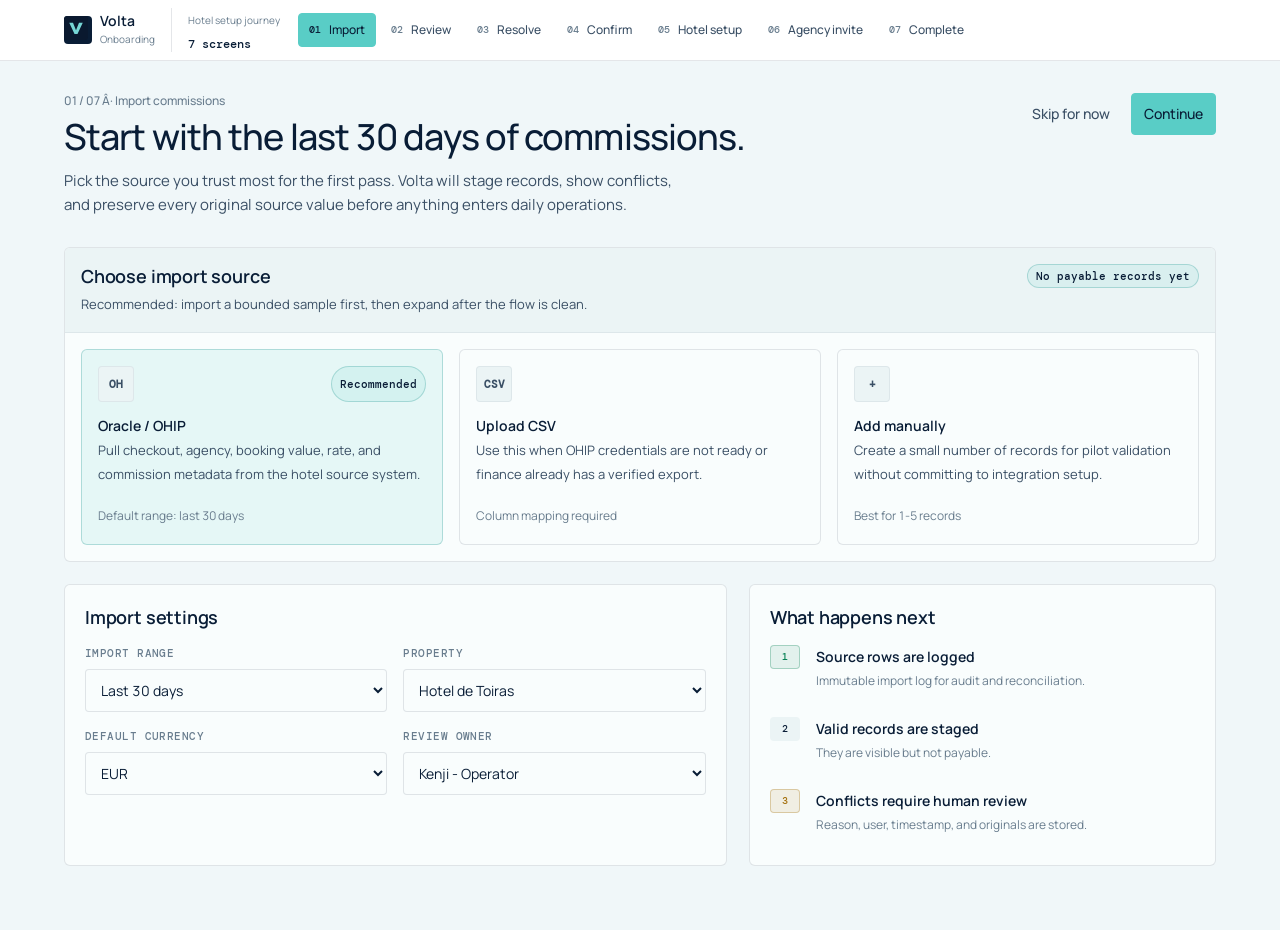
==== commit f134608f: "fix(onboarding): publish progress and layout refinements" ====
--- a/onboarding-demo/index.html
+++ b/onboarding-demo/index.html
@@ -10,7 +10,7 @@
 <link href="https://fonts.googleapis.com/css2?family=DM+Mono:wght@400;500&family=Manrope:wght@400;500;600;700&display=swap" rel="stylesheet">
 <link rel="stylesheet" href="codex-20260626-onboarding-home-product-wireframes.css">
 </head>
-<body>
+<body class="onboarding-demo">
 <header class="prototype-bar">
   <a class="prototype-brand" href="#screen-import" aria-label="Volta onboarding demo">
     <span class="brand-mark"><img src="codex-20260707-volta-icon-navy-turquoise.svg" alt=""></span>
@@ -18,7 +18,7 @@
   </a>
   <div class="journey-meta"><span>Hotel setup journey</span><strong>7 screens</strong></div>
   <nav class="screen-tabs" aria-label="Wireframe screens">
-    <button class="screen-tab" aria-selected="true" data-screen="import"><span>01</span> Import</button>
+  <button class="screen-tab" aria-selected="true" data-screen="import"><span>01</span> Import</button>
     <button class="screen-tab" aria-selected="false" data-screen="review"><span>02</span> Review</button>
     <button class="screen-tab" aria-selected="false" data-screen="resolve"><span>03</span> Resolve</button>
     <button class="screen-tab" aria-selected="false" data-screen="confirm"><span>04</span> Confirm</button>
@@ -31,20 +31,10 @@
 <main>
 <section class="screen active" id="screen-import">
   <div class="app-shell">
-    <aside class="sidebar">
-      <div class="brand"><div class="brand-mark"><img src="codex-20260707-volta-icon-navy-turquoise.svg" alt=""></div><div><strong>Volta</strong><span>Hotel setup</span></div></div>
-      <div class="side-panel"><h2>Goal</h2><p>Get recent commission records into a reviewable ledger. Nothing becomes payable during import.</p></div>
-      <div class="step-list" aria-label="Onboarding steps">
-        <div class="side-step" aria-current="step"><div class="step-dot">1</div><div><strong>Import</strong><span>Choose source</span></div></div>
-        <div class="side-step"><div class="step-dot">2</div><div><strong>Review</strong><span>Resolve exceptions</span></div></div>
-        <div class="side-step"><div class="step-dot">3</div><div><strong>Set up</strong><span>Hotel and agency</span></div></div>
-      </div>
-      <div class="sidebar-footer">Product boundary: Volta records workflow and explicit approvals. Stripe owns fund movement.</div>
-    </aside>
-    <div class="main">
-      <div class="content-grid">
-        <header class="page-head">
-          <div><p class="kicker">Step 1 of 3 - Import commissions</p><h1>Start with the last 30 days of commissions.</h1><p class="lede">Pick the source you trust most for the first pass. Volta will stage records, show conflicts, and preserve every original source value before anything enters daily operations.</p></div>
+    <div class="main">
+      <div class="content-grid">
+        <header class="page-head">
+          <div><p class="kicker">01 / 07 Â· Import commissions</p><h1>Start with the last 30 days of commissions.</h1><p class="lede">Pick the source you trust most for the first pass. Volta will stage records, show conflicts, and preserve every original source value before anything enters daily operations.</p></div>
           <div class="top-actions"><button class="btn ghost">Skip for now</button><button class="btn primary" data-go="review">Continue</button></div>
         </header>
         <section class="panel span-12">
@@ -66,15 +56,9 @@
 
 <section class="screen" id="screen-review">
   <div class="app-shell">
-    <aside class="sidebar">
-      <div class="brand"><div class="brand-mark"><img src="codex-20260707-volta-icon-navy-turquoise.svg" alt=""></div><div><strong>Volta</strong><span>Import review</span></div></div>
-      <div class="side-panel"><h2>Review rule</h2><p>Exact duplicates can be applied in bulk after examples. Fuzzy duplicates and field conflicts stay manual.</p></div>
-      <div class="step-list"><div class="side-step done"><div class="step-dot">OK</div><div><strong>Import</strong><span>Source selected</span></div></div><div class="side-step" aria-current="step"><div class="step-dot">2</div><div><strong>Review</strong><span>Validate results</span></div></div><div class="side-step"><div class="step-dot">3</div><div><strong>Set up</strong><span>Hotel and agency</span></div></div></div>
-      <div class="sidebar-footer">A clean import creates the first meaningful Home queue.</div>
-    </aside>
-    <div class="main">
-      <div class="content-grid">
-        <header class="page-head"><div><p class="kicker">Import results</p><h1>162 records found. 11 need attention before the ledger is confirmed.</h1><p class="lede">Review the high-risk issues now. Lower-risk setup items can continue into Home with a clear owner and status.</p></div><div class="top-actions"><button class="btn" data-go="import">Back</button><button class="btn primary" data-go="resolve">Review issues</button></div></header>
+    <div class="main">
+      <div class="content-grid">
+        <header class="page-head"><div><p class="kicker">02 / 07 Â· Import review</p><h1>162 records found. 11 need attention before the ledger is confirmed.</h1><p class="lede">Review the high-risk issues now. Lower-risk setup items can continue into Home with a clear owner and status.</p></div><div class="top-actions"><button class="btn" data-go="import">Back</button><button class="btn primary" data-go="resolve">Review issues</button></div></header>
         <div class="span-12 metric-strip"><div class="metric"><strong>162</strong><span>source rows imported</span></div><div class="metric"><strong>147</strong><span>valid staged records</span></div><div class="metric"><strong>4</strong><span>exact duplicates excluded</span></div><div class="metric"><strong>7</strong><span>field conflicts</span></div><div class="metric"><strong>EUR 28,640</strong><span>staged commission value</span></div></div>
         <section class="panel span-8">
           <div class="panel-head"><div><h2>Issues caught during import</h2><p>Representative issues are reviewed first. Remaining unresolved items can continue to Home.</p></div><span class="tag warn">11 open</span></div>
@@ -93,14 +77,9 @@
 
 <section class="screen" id="screen-resolve">
   <div class="app-shell">
-    <aside class="sidebar">
-      <div class="brand"><div class="brand-mark"><img src="codex-20260707-volta-icon-navy-turquoise.svg" alt=""></div><div><strong>Volta</strong><span>Conflict resolution</span></div></div>
-      <div class="side-panel"><h2>Required evidence</h2><p>Selected values, reason, authenticated user, timestamp, and original values.</p></div>
-      <div class="step-list"><div class="side-step done"><div class="step-dot">OK</div><div><strong>Import</strong><span>Source selected</span></div></div><div class="side-step" aria-current="step"><div class="step-dot">2</div><div><strong>Review</strong><span>Resolve conflict</span></div></div><div class="side-step"><div class="step-dot">3</div><div><strong>Set up</strong><span>Hotel and agency</span></div></div></div>
-    </aside>
-    <div class="main">
-      <div class="content-grid">
-        <header class="page-head"><div><p class="kicker">Conflict - RES-10482</p><h1>Choose the commission value that should enter the ledger.</h1><p class="lede">Volta highlights the disagreement. It does not assume Oracle, CSV, or the newest record is correct.</p></div><div class="top-actions"><button class="btn" data-go="review">Back to issues</button><button class="btn primary" data-go="confirm">Save resolution</button></div></header>
+    <div class="main">
+      <div class="content-grid">
+        <header class="page-head"><div><p class="kicker">03 / 07 Â· Conflict resolution Â· RES-10482</p><h1>Choose the commission value that should enter the ledger.</h1><p class="lede">Volta highlights the disagreement. It does not assume Oracle, CSV, or the newest record is correct.</p></div><div class="top-actions"><button class="btn" data-go="review">Back to issues</button><button class="btn primary" data-go="confirm">Save resolution</button></div></header>
         <section class="panel span-12"><div class="panel-head"><div><h2>Side-by-side source comparison</h2><p>Only the selected value becomes the working ledger value. Originals remain available in audit history.</p></div><span class="tag bad">Financial conflict</span></div>
           <div class="compare">
             <div class="compare-head"><div>Field</div><div>Oracle / OHIP</div><div>CSV upload</div><div>Selected value</div></div>
@@ -111,7 +90,7 @@
             <div class="compare-row"><div>Commission amount</div><div class="conflict-value mono">EUR 240</div><div class="selected-value mono">EUR 288</div><div class="selected-value mono">EUR 288</div></div>
           </div>
         </section>
-        <section class="card span-7"><h2>Resolution note</h2><div class="field"><label for="reason">Reason required</label><textarea id="reason">Preferred-rate agreement confirmed by finance. CSV export includes the correct 12% agency rate for this stay.</textarea></div><div class="field-grid"><div class="field"><label for="resolver">Resolve as</label><select id="resolver"><option>Kenji - Operator</option></select></div><div class="field"><label for="audit">Audit timestamp</label><input id="audit" value="26 Jun 2026 - 10:42 SGT"></div></div></section>
+        <section class="card span-7"><h2>Resolution note</h2><div class="field"><label for="reason">Reason required</label><textarea id="reason">Preferred-rate agreement confirmed by finance. CSV export includes the correct 12% agency rate for this stay.</textarea></div><div class="field-grid"><div class="field"><label for="resolver">Resolve as</label><select id="resolver"><option>Kenji - Operator</option></select></div><div class="field"><label for="audit">Audit timestamp</label><input id="audit" value="26 Jun 2026 - 10:42 SGT"></div></div></section>
         <aside class="card span-5"><h2>Home consequence</h2><p class="muted">After this save, RES-10482 can proceed to invoice and agency readiness checks. It still cannot be paid until every requirement is complete and an approver explicitly approves the item.</p><div class="notice warn"><strong>Still blocked:</strong> Agency invoice and payout setup are incomplete.</div></aside>
       </div>
     </div>
@@ -120,14 +99,9 @@
 
 <section class="screen" id="screen-confirm">
   <div class="app-shell">
-    <aside class="sidebar">
-      <div class="brand"><div class="brand-mark"><img src="codex-20260707-volta-icon-navy-turquoise.svg" alt=""></div><div><strong>Volta</strong><span>Confirm ledger</span></div></div>
-      <div class="side-panel"><h2>Ledger rule</h2><p>Confirming import creates operational records, not payment instructions.</p></div>
-      <div class="step-list"><div class="side-step done"><div class="step-dot">OK</div><div><strong>Import</strong><span>Source selected</span></div></div><div class="side-step done"><div class="step-dot">OK</div><div><strong>Review</strong><span>High-risk issues handled</span></div></div><div class="side-step" aria-current="step"><div class="step-dot">3</div><div><strong>Confirm</strong><span>Create work queue</span></div></div></div>
-    </aside>
-    <div class="main">
-      <div class="content-grid">
-        <header class="page-head"><div><p class="kicker">Confirm import</p><h1>147 commissions are ready to enter the operating ledger.</h1><p class="lede">Confirming the import creates the first working queue for finance, agency follow-up, and system setup. It does not create payment instructions.</p></div><div class="top-actions"><button class="btn" data-go="resolve">Back</button><button class="btn primary" data-go="setup">Confirm import</button></div></header>
+    <div class="main">
+      <div class="content-grid">
+        <header class="page-head"><div><p class="kicker">04 / 07 Â· Confirm import</p><h1>147 commissions are ready to enter the operating ledger.</h1><p class="lede">Confirming the import creates the first working queue for finance, agency follow-up, and system setup. It does not create payment instructions.</p></div><div class="top-actions"><button class="btn" data-go="resolve">Back</button><button class="btn primary" data-go="setup">Confirm import</button></div></header>
         <section class="panel span-8"><div class="panel-head"><div><h2>Import summary</h2><p>Records are separated by what can proceed, what was excluded, and what needs an owner.</p></div><span class="tag info">Batch OHIP-2026-06-26-01</span></div><div class="row-list"><div class="row"><div><strong>Created</strong><span>Ledger records</span></div><div><strong>147 staged commissions</strong><span>Available in Commissions after confirm</span></div><div><span class="tag good">Ready</span></div><button class="btn">View sample</button></div><div class="row"><div><strong>Excluded</strong><span>Duplicates</span></div><div><strong>4 exact duplicates</strong><span>Original retained with exclusion reason</span></div><div><span class="tag good">Logged</span></div><button class="btn">View log</button></div><div class="row"><div><strong>Carry forward</strong><span>System issues</span></div><div><strong>4 lower-risk issues</strong><span>Assigned to Home after onboarding</span></div><div><span class="tag warn">Open</span></div><button class="btn">Assign</button></div></div></section>
         <aside class="card span-4"><h2>Before you confirm</h2><div class="checklist"><div class="check-item complete"><span class="check-icon">OK</span><div><strong>Source rows stored</strong><div class="fine">Import log cannot be edited.</div></div></div><div class="check-item complete"><span class="check-icon">OK</span><div><strong>Financial conflict resolved</strong><div class="fine">Reason and selected values captured.</div></div></div><div class="check-item blocked"><span class="check-icon">!</span><div><strong>Payment setup incomplete</strong><div class="fine">Ledger can continue; payments stay disabled.</div></div></div></div></aside>
       </div>
@@ -137,14 +111,9 @@
 
 <section class="screen" id="screen-setup">
   <div class="app-shell">
-    <aside class="sidebar">
-      <div class="brand"><div class="brand-mark"><img src="codex-20260707-volta-icon-navy-turquoise.svg" alt=""></div><div><strong>Volta</strong><span>Hotel setup</span></div></div>
-      <div class="side-panel"><h2>Simplification</h2><p>Three roles. Payment approver is an Admin permission, not a fourth role.</p></div>
-      <div class="step-list"><div class="side-step done"><div class="step-dot">OK</div><div><strong>Import</strong><span>Ledger staged</span></div></div><div class="side-step" aria-current="step"><div class="step-dot">2</div><div><strong>Hotel setup</strong><span>Users and payment owner</span></div></div><div class="side-step"><div class="step-dot">3</div><div><strong>Invite agency</strong><span>First external step</span></div></div></div>
-    </aside>
-    <div class="main">
-      <div class="content-grid">
-        <header class="page-head"><div><p class="kicker">Step 2 of 3 - Hotel setup</p><h1>Set the minimum controls needed for daily work.</h1><p class="lede">Operators can import, review, prepare invoices, and request missing details. Payment approval stays gated until setup and explicit approver action are complete.</p></div><div class="top-actions"><button class="btn" data-go="confirm">Back</button><button class="btn primary" data-go="invite">Continue</button></div></header>
+    <div class="main">
+      <div class="content-grid">
+        <header class="page-head"><div><p class="kicker">05 / 07 Â· Hotel setup</p><h1>Set the minimum controls needed for daily work.</h1><p class="lede">Operators can import, review, prepare invoices, and request missing details. Payment approval stays gated until setup and explicit approver action are complete.</p></div><div class="top-actions"><button class="btn" data-go="confirm">Back</button><button class="btn primary" data-go="invite">Continue</button></div></header>
         <section class="panel span-8 team-access"><div class="panel-head"><div><h2>Team access</h2><p>Three roles cover the pilot without hiding payment authority.</p></div><button class="btn">Invite teammate</button></div><div class="row-list"><div class="row"><div><strong>Kenji</strong><span>kenji@example.test</span></div><div><strong>Operator</strong><span>Imports, reviews, invoices, agencies, workflows</span></div><div><span class="tag info">Cannot approve payment</span></div><button class="btn">Edit</button></div><div class="row"><div><strong>Finance Admin</strong><span>finance@example.test</span></div><div><strong>Admin</strong><span>Hotel profile, users, payment setup</span></div><div><span class="tag good">Payment approver</span></div><button class="btn">Edit</button></div><div class="row"><div><strong>Group Viewer</strong><span>viewer@example.test</span></div><div><strong>Viewer</strong><span>Reporting and history only</span></div><div><span class="tag">Read only</span></div><button class="btn">Edit</button></div></div></section>
         <aside class="card span-4 payment-handoff"><div class="handoff-head"><div><p class="kicker">Dependency owner</p><h2>Payment setup handoff</h2></div><span class="tag warn">Deferred</span></div><p class="muted">Stripe/KYC is not complete. Imports, review, agency invitations, invoices, and reminders can continue; payment approval remains unavailable.</p><div class="handoff-owner"><span>Owner</span><strong>Finance Admin</strong></div><div class="action-group"><button class="btn primary">Assign to Finance Admin</button><button class="btn">Copy setup link</button></div></aside>
         <section class="panel span-12"><div class="panel-head"><div><h2>Setup checklist</h2><p>This becomes the persistent Home onboarding card until completed.</p></div><span class="tag warn">2 incomplete</span></div><div class="panel-body"><div class="checklist"><div class="check-item complete"><span class="check-icon">OK</span><div><strong>Hotel profile confirmed</strong><div class="fine">Hotel de Toiras - EUR - Europe/Paris</div></div><span class="tag good">Complete</span></div><div class="check-item complete"><span class="check-icon">OK</span><div><strong>Users and roles assigned</strong><div class="fine">Admin, Operator, Viewer only</div></div><span class="tag good">Complete</span></div><div class="check-item blocked"><span class="check-icon">!</span><div><strong>Stripe payment setup and KYC</strong><div class="fine">Owner: Finance Admin</div></div><span class="tag warn">Deferred</span></div><div class="check-item blocked"><span class="check-icon">!</span><div><strong>Oracle/OHIP production credentials</strong><div class="fine">Pilot can continue with current import sample</div></div><span class="tag warn">External dependency</span></div></div></div></section>
@@ -155,15 +124,10 @@
 
 <section class="screen" id="screen-invite">
   <div class="app-shell">
-    <aside class="sidebar">
-      <div class="brand"><div class="brand-mark"><img src="codex-20260707-volta-icon-navy-turquoise.svg" alt=""></div><div><strong>Volta</strong><span>Agency invite</span></div></div>
-      <div class="side-panel"><h2>Cold-start rule</h2><p>Invite one agency first. Do not push mass rollout before the first agency completes onboarding.</p></div>
-      <div class="step-list"><div class="side-step done"><div class="step-dot">OK</div><div><strong>Import</strong><span>Ledger staged</span></div></div><div class="side-step done"><div class="step-dot">OK</div><div><strong>Hotel setup</strong><span>Minimum controls set</span></div></div><div class="side-step" aria-current="step"><div class="step-dot">3</div><div><strong>Invite agency</strong><span>First external step</span></div></div></div>
-    </aside>
-    <div class="main">
-      <div class="content-grid">
-        <header class="page-head"><div><p class="kicker">Step 3 of 3 - First agency</p><h1>Invite one agency administrator to complete their side.</h1><p class="lede">Volta communicates with the agency organization through a designated Agency Admin. Individual agents remain attribution metadata unless they are the recipient organization.</p></div><div class="top-actions"><button class="btn" data-go="setup">Back</button><button class="btn primary" data-go="success">Send invitation</button></div></header>
-        <section class="card span-7"><h2>Agency invitation</h2><div class="field-grid"><div class="field"><label for="agency-name">Agency organization</label><input id="agency-name" value="Host Agency Test A"></div><div class="field"><label for="relationship">Relationship type</label><select id="relationship"><option>Host agency</option><option>Independent agency</option></select></div><div class="field"><label for="agency-id">Agency identifier</label><input id="agency-id" value="TEST-IATA-A001"></div><div class="field"><label for="admin-email">Agency Admin email</label><input id="admin-email" value="alex@host-a.test"></div></div><div class="notice" style="margin-top:14px"><strong>Payment recipient:</strong> Host Agency Test A. Hosted agents do not receive payment directly through this relationship.</div></section>
+    <div class="main">
+      <div class="content-grid">
+        <header class="page-head"><div><p class="kicker">06 / 07 Â· First agency</p><h1>Invite one agency administrator to complete their side.</h1><p class="lede">Volta communicates with the agency organization through a designated Agency Admin. Individual agents remain attribution metadata unless they are the recipient organization.</p></div><div class="top-actions"><button class="btn" data-go="setup">Back</button><button class="btn primary" data-go="success">Send invitation</button></div></header>
+        <section class="card span-7"><h2>Agency invitation</h2><div class="field-grid"><div class="field"><label for="agency-name">Agency organization</label><input id="agency-name" value="Host Agency Test A"></div><div class="field"><label for="relationship">Relationship type</label><select id="relationship"><option>Host agency</option><option>Independent agency</option></select></div><div class="field"><label for="agency-id">Agency identifier</label><input id="agency-id" value="TEST-IATA-A001"></div><div class="field"><label for="admin-email">Agency Admin email</label><input id="admin-email" value="alex@host-a.test"></div></div><div class="notice notice-spaced"><strong>Payment recipient:</strong> Host Agency Test A. Hosted agents do not receive payment directly through this relationship.</div></section>
         <aside class="card span-5"><h2>What the agency sees</h2><div class="checklist"><div class="check-item"><span class="check-icon">1</span><div><strong>Confirm organization identity</strong><div class="fine">Name, identifier, admin contact.</div></div></div><div class="check-item"><span class="check-icon">2</span><div><strong>Review proposed agent relationships</strong><div class="fine">Mass-approve if they are correct.</div></div></div><div class="check-item"><span class="check-icon">3</span><div><strong>Provide missing requirements</strong><div class="fine">Invoice, payout fixture, or profile confirmation.</div></div></div></div></aside>
         <section class="panel span-12"><div class="panel-head"><div><h2>Matched commissions</h2><p>These records will wait on this agency after the invite is sent.</p></div><span class="tag warn">14 open commissions</span></div><div class="row-list"><div class="row"><div><strong class="mono">RES-10482</strong><span>12-15 Jun</span></div><div><strong>Invoice required</strong><span>Commission verified after conflict resolution</span></div><div><span class="tag warn">Waiting on Agency</span></div><button class="btn">Preview</button></div><div class="row"><div><strong class="mono">RES-10417</strong><span>19-23 Jun</span></div><div><strong>Profile confirmation</strong><span>Agency identifier matched from import</span></div><div><span class="tag warn">Waiting on Agency</span></div><button class="btn">Preview</button></div></div></section>
       </div>
@@ -173,14 +137,9 @@
 
 <section class="screen" id="screen-success">
   <div class="app-shell">
-    <aside class="sidebar">
-      <div class="brand"><div class="brand-mark"><img src="codex-20260707-volta-icon-navy-turquoise.svg" alt=""></div><div><strong>Volta</strong><span>Onboarding complete</span></div></div>
-      <div class="side-panel"><h2>Next screen</h2><p>Home should now explain exactly what changed and what still needs action.</p></div>
-      <div class="step-list"><div class="side-step done"><div class="step-dot">OK</div><div><strong>Import</strong><span>Ledger staged</span></div></div><div class="side-step done"><div class="step-dot">OK</div><div><strong>Hotel setup</strong><span>Controls assigned</span></div></div><div class="side-step done" aria-current="step"><div class="step-dot">OK</div><div><strong>Invite agency</strong><span>First invite sent</span></div></div></div>
-    </aside>
-    <div class="main">
-      <div class="content-grid">
-        <section class="card span-7"><div class="success-mark">OK</div><p class="kicker">First setup complete</p><h1>Host Agency Test A has been invited.</h1><p class="lede">Your first working ledger is ready. Home will show unresolved import issues, agency follow-up, payment setup handoff, and the few records that are ready for the next human decision.</p><div class="actions"><span class="fine">Invitation sent 26 Jun 2026 - 10:58 SGT</span><div class="action-group"><button class="btn" data-go="invite">Invite another later</button><a class="btn primary" href="../dashboard/index.html">Open first Home</a></div></div></section>
+    <div class="main">
+      <div class="content-grid">
+        <section class="card span-7"><div class="success-mark">OK</div><p class="kicker">07 / 07 Â· Complete</p><h1>Host Agency Test A has been invited.</h1><p class="lede">Your first working ledger is ready. Home will show unresolved import issues, agency follow-up, payment setup handoff, and the few records that are ready for the next human decision.</p><div class="actions"><span class="fine">Invitation sent 26 Jun 2026 - 10:58 SGT</span><div class="action-group"><button class="btn" data-go="invite">Invite another later</button><a class="btn primary" href="../dashboard/index.html">Open first Home</a></div></section>
         <aside class="card span-5"><h2>Home will include</h2><div class="checklist"><div class="check-item complete"><span class="check-icon">OK</span><div><strong>Onboarding progress</strong><div class="fine">Still visible because payment setup is deferred.</div></div></div><div class="check-item complete"><span class="check-icon">OK</span><div><strong>Daily report</strong><div class="fine">Structured metrics, not generated prose.</div></div></div><div class="check-item blocked"><span class="check-icon">!</span><div><strong>Needs attention</strong><div class="fine">Grouped by Hotel, Agency, and System owner.</div></div></div><div class="check-item"><span class="check-icon">Next</span><div><strong>Ready for approval</strong><div class="fine">Payment actions remain disabled until setup is complete.</div></div></div></div></aside>
       </div>
     </div>
@@ -192,9 +151,14 @@
 <script>
 const screens=[...document.querySelectorAll('.screen')];
 const tabs=[...document.querySelectorAll('.screen-tab')];
-function showScreen(name){
-  screens.forEach(screen=>screen.classList.toggle('active',screen.id===`screen-${name}`));
-  tabs.forEach(tab=>tab.setAttribute('aria-selected',String(tab.dataset.screen===name)));
+function showScreen(name){
+  screens.forEach(screen=>screen.classList.toggle('active',screen.id===`screen-${name}`));
+  const currentIndex=tabs.findIndex(tab=>tab.dataset.screen===name);
+  tabs.forEach((tab,index)=>{
+    const isCurrent=index===currentIndex;
+    tab.setAttribute('aria-selected',String(isCurrent));
+    tab.classList.toggle('completed',index<currentIndex);
+  });
   const params=new URLSearchParams(location.search);
   params.set('screen',name);
   history.replaceState(null,'',`${location.pathname}?${params}${location.hash}`);
@@ -207,3 +171,4 @@
 </script>
 </body>
 </html>
+
--- a/onboarding-demo/codex-20260626-onboarding-home-product-wireframes.css
+++ b/onboarding-demo/codex-20260626-onboarding-home-product-wireframes.css
@@ -1,4 +1,7 @@
-/* Volta product mock exploration stylesheet. Uses the Volta brand-pack teal/navy palette for current product UI exploration. */
+/* Volta onboarding review surface.
+   Standalone artifact for now; production extraction should split tokens and primitives.
+   Line-height rule: round(font-size * role-ratio / 8px) * 8px. Body roles use 1.4-1.5;
+   display roles use a tighter ratio so headings retain hierarchy without losing baseline rhythm. */
 :root{
   --paper:oklch(97.2% 0.008 210);
   --paper-2:oklch(93.8% 0.012 220);
@@ -21,16 +24,9 @@
   --info:oklch(48% .07 255);
   --surface:var(--card);
   --surface-2:var(--paper-2);
-  --surface-3:var(--paper-3);
   --text-1:var(--ink);
   --text-2:var(--ink-2);
   --text-3:var(--ink-3);
-  --bd:var(--hair);
-  --bdm:var(--hair-3);
-  --active:var(--seam);
-  --active-text:var(--ink);
-  --sidebar:var(--card);
-  --sidebar-2:var(--paper-2);
   --ready:var(--ok);
   --ready-bg:oklch(52% .12 160 / .09);
   --ready-bd:oklch(52% .12 160 / .28);
@@ -44,95 +40,93 @@
   --grid-columns:12;
   --grid-gutter:clamp(16px,1.7vw,24px);
   --grid-margin:clamp(20px,5vw,72px);
-  --grid-max:1296px;
-  --baseline:8px;
-  --radius:4px;
+  --grid-max:1296px;
+  --baseline:8px;
+  --space-1:4px;
+  --space-2:8px;
+  --space-3:12px;
+  --space-4:16px;
+  --space-5:24px;
+  --space-6:32px;
+  --space-7:48px;
+  --space-8:64px;
+  --leading-body:24px;
+  --leading-meta:16px;
+  --leading-label:16px;
+  --leading-row:24px;
+  --leading-section:24px;
+  --leading-page:40px;
+  --leading-compact-page:32px;
+  --radius:4px;
   --radius-lg:6px;
   --font:Manrope,-apple-system,BlinkMacSystemFont,"Segoe UI",system-ui,sans-serif;
   --mono:"DM Mono",ui-monospace,Menlo,Consolas,monospace;
 }
 *{box-sizing:border-box}
-body{margin:0;background:var(--paper);color:var(--text-1);font:14px/1.55 var(--font);font-variant-numeric:tabular-nums lining-nums;-webkit-font-smoothing:antialiased;overflow-x:hidden}
+body{margin:0;background:var(--paper);color:var(--text-1);font:14px/var(--leading-body) var(--font);font-variant-numeric:tabular-nums lining-nums;-webkit-font-smoothing:antialiased}
 button,input,select,textarea{font:inherit;color:inherit}
 button,a{touch-action:manipulation}
 button:focus-visible,a:focus-visible,input:focus-visible,select:focus-visible,textarea:focus-visible{outline:3px solid var(--seam);outline-offset:2px}
-.prototype-bar{position:sticky;top:0;z-index:20;display:flex;gap:18px;align-items:center;padding:10px var(--grid-margin);background:oklch(100% 0 0 / .96);color:var(--ink);border-bottom:1px solid var(--hair-2);backdrop-filter:blur(12px)}
-.prototype-brand{display:flex;align-items:center;gap:9px;flex:0 0 auto;color:var(--ink);text-decoration:none}
+.prototype-bar{position:sticky;top:0;z-index:20;display:flex;gap:var(--space-4);align-items:center;padding:var(--space-2) var(--grid-margin);background:oklch(100% 0 0 / .96);color:var(--ink);border-bottom:1px solid var(--hair-2);backdrop-filter:blur(12px)}
+.prototype-brand{display:flex;align-items:center;gap:var(--space-2);flex:0 0 auto;color:var(--ink);text-decoration:none}
 .prototype-brand .brand-mark{width:28px;height:28px;border-radius:var(--radius);background:var(--ink);border:0}
 .prototype-brand .brand-mark img{width:24px;height:24px}
 .prototype-brand strong,.prototype-brand small{display:block;white-space:nowrap}
-.prototype-brand strong{font-size:14px;font-weight:600;line-height:1.15}
-.prototype-brand small{margin-top:2px;color:var(--text-3);font-size:10px;line-height:1.1}
-.journey-meta{display:grid;gap:1px;flex:0 0 auto;padding-left:18px;border-left:1px solid var(--hair-2)}
+.prototype-brand strong{font-size:14px;font-weight:600;line-height:var(--leading-label)}
+.prototype-brand small{margin-top:2px;color:var(--text-3);font-size:10px;line-height:var(--leading-meta)}
+.journey-meta{display:grid;gap:var(--space-1);flex:0 0 auto;padding-left:var(--space-4);border-left:1px solid var(--hair-2)}
 .journey-meta span{color:var(--text-3);font-size:10px}
-.journey-meta strong{font:500 12px/1.2 var(--mono)}
+.journey-meta strong{font:500 12px/var(--leading-meta) var(--mono)}
 .screen-tabs{display:flex;gap:4px;overflow:auto;padding:2px;min-width:0;max-width:100%;width:auto;flex:1}
-.screen-tab{display:inline-flex;align-items:center;gap:6px;border:1px solid transparent;border-radius:var(--radius);background:transparent;color:var(--ink-2);padding:7px 10px;white-space:nowrap;cursor:pointer;font:500 12px/1.2 var(--font)}
-.screen-tab>span{color:var(--text-3);font:500 10px/1 var(--mono)}
+.screen-tab{display:inline-flex;align-items:center;gap:var(--space-2);border:1px solid transparent;border-radius:var(--radius);background:transparent;color:var(--ink-2);padding:var(--space-2) 10px;white-space:nowrap;cursor:pointer;font:500 12px/var(--leading-meta) var(--font)}
+.screen-tab>span{color:var(--text-3);font:500 10px/var(--leading-meta) var(--mono)}
 .screen-tab[aria-selected="true"]{background:var(--seam);border-color:var(--seam);color:var(--ink)}
 .screen-tab[aria-selected="true"]>span{color:var(--ink)}
+.screen-tab.completed{background:var(--ready-bg);border-color:var(--ready-bd);color:var(--ink)}
+.screen-tab.completed>span{color:var(--ready)}
 .screen{display:none;min-height:calc(100vh - 50px)}
 .screen.active{display:block}
 .app-shell{position:relative;z-index:1;display:grid;grid-template-columns:minmax(0,1fr);min-height:calc(100vh - 50px)}
-.sidebar{display:none}
-.brand{display:flex;align-items:center;gap:10px;padding:0 8px}
-.brand-mark{width:32px;height:32px;border:1px solid var(--hair-2);border-radius:var(--radius-lg);display:grid;place-items:center;color:var(--seam)}
-.brand-mark img{display:block;width:32px;height:32px}
-.brand strong{display:block;font-size:17px;font-weight:500;letter-spacing:-.025em}.brand span{display:block;color:var(--ink-3);font-size:12px}
-.side-panel{background:var(--sidebar-2);border:1px solid var(--hair);border-radius:var(--radius-lg);padding:14px}
-.side-panel h2{font:600 12px/1.25 var(--font);letter-spacing:0;color:var(--ink);margin:0 0 8px}.side-panel p{margin:0;color:var(--ink-2);font-size:12px;line-height:1.5}
-.step-list{display:grid;gap:8px}
-.side-step{display:grid;grid-template-columns:28px 1fr;gap:10px;align-items:start;padding:10px;border:1px solid transparent;border-radius:var(--radius-lg);color:var(--ink-2)}
-.side-step[aria-current="step"]{background:var(--seam-bg);border-color:var(--seam-border)}
-.side-step.done .step-dot{background:var(--seam);color:var(--ink);border-color:var(--seam)}
-.step-dot{width:24px;height:24px;border-radius:999px;border:1px solid var(--hair-3);display:grid;place-items:center;font:500 11px/1 var(--mono)}
-.side-step strong{display:block;font-size:13px;color:var(--ink)}.side-step span{display:block;color:var(--ink-3);font-size:12px}
-.sidebar-footer{margin-top:auto;color:var(--ink-3);font-size:12px;padding:0 8px}
-.main{min-width:0;padding:36px var(--grid-margin) 64px}
+.main{min-width:0;padding:var(--space-6) var(--grid-margin) var(--space-8)}
 .content-grid{max-width:var(--grid-max);margin:0 auto;display:grid;grid-template-columns:repeat(var(--grid-columns),minmax(0,1fr));gap:var(--grid-gutter)}.content-grid>*{min-width:0}
 .span-12{grid-column:span 12}.span-8{grid-column:span 8}.span-7{grid-column:span 7}.span-6{grid-column:span 6}.span-5{grid-column:span 5}.span-4{grid-column:span 4}.span-3{grid-column:span 3}
 .page-head{grid-column:span 12;display:grid;grid-template-columns:minmax(0,760px) auto;gap:24px;align-items:start;margin-bottom:8px}.page-head>*{min-width:0}
-.kicker{margin:0 0 8px;color:var(--text-3);font:500 12px/1.35 var(--font);letter-spacing:0;text-transform:none}
-h1,h2,h3,p{margin-top:0}h1{margin-bottom:12px;font-size:36px;font-weight:500;line-height:1.08;letter-spacing:-.025em;text-wrap:balance}h2{font-size:18px;font-weight:600;letter-spacing:-.01em;margin-bottom:8px}h3{font-size:14px;font-weight:600;margin-bottom:4px}strong,b{font-weight:600}
-.lede{max-width:70ch;margin-bottom:0;color:var(--text-2);font-size:15px;line-height:1.6}
+.kicker{margin:0 0 8px;color:var(--text-3);font:500 12px/var(--leading-meta) var(--font);letter-spacing:0;text-transform:none}
+h1,h2,h3,p{margin-top:0}h1{margin-bottom:12px;font-size:36px;font-weight:500;line-height:var(--leading-page);letter-spacing:-.025em;text-wrap:balance}h2{font-size:18px;font-weight:600;line-height:var(--leading-section);letter-spacing:-.01em;margin-bottom:8px}h3{font-size:14px;font-weight:600;line-height:var(--leading-label);margin-bottom:4px}strong,b{font-weight:600}
+.lede{max-width:70ch;margin-bottom:0;color:var(--text-2);font-size:15px;line-height:var(--leading-body)}
 .top-actions{display:flex;gap:8px;flex-wrap:wrap;justify-content:flex-end}
 .card,.panel{background:var(--surface);border:1px solid var(--hair-2);border-radius:var(--radius-lg)}
 .card{padding:20px}.panel{overflow:hidden}
-.panel-head{display:flex;justify-content:space-between;gap:18px;align-items:flex-start;padding:16px 18px;border-bottom:1px solid var(--hair);background:var(--vellum)}.panel-head>*{min-width:0}
-.panel-head h2{margin:0}.panel-head p{margin:4px 0 0;color:var(--text-2);font-size:13px}
-.panel-body{padding:18px}
+.panel-head{display:flex;justify-content:space-between;gap:var(--space-4);align-items:flex-start;padding:var(--space-4);border-bottom:1px solid var(--hair);background:var(--vellum)}.panel-head>*{min-width:0}
+.panel-head h2{margin:0}.panel-head p{margin:var(--space-1) 0 0;color:var(--text-2);font-size:13px;line-height:var(--leading-row)}
+.panel-head .tag{flex:0 1 auto;max-width:100%;white-space:normal;overflow-wrap:anywhere;text-align:right}
+.panel-body{padding:var(--space-4)}
 .muted{color:var(--text-2)}.fine{color:var(--text-3);font-size:12px}.mono{font-family:var(--mono);font-variant-numeric:tabular-nums}
-.btn{border:1px solid var(--hair-3);border-radius:var(--radius);background:transparent;padding:9px 14px;font-weight:500;cursor:pointer;min-height:38px;transition:border-color .12s,background .12s,color .12s}
+.btn{border:1px solid var(--hair-3);border-radius:var(--radius);background:transparent;padding:var(--space-2) var(--space-3);font-weight:500;cursor:pointer;min-height:38px;transition:border-color .12s,background .12s,color .12s}
 .btn:hover{border-color:var(--ink);background:var(--vellum)}.btn.primary{border-color:var(--seam);background:var(--seam);color:var(--ink)}.btn.primary:hover{background:oklch(72% 0.11 190)}.btn.ghost{border-color:transparent;background:transparent;color:var(--text-2)}.btn.danger{border-color:var(--bad-bd);background:var(--bad-bg);color:var(--bad)}.btn:disabled{cursor:not-allowed;opacity:.58}
-.choice-grid{display:grid;grid-template-columns:repeat(3,minmax(0,1fr));gap:14px}
+.choice-grid{display:grid;grid-template-columns:repeat(3,minmax(0,1fr));gap:var(--space-4)}
 .choice-card{display:flex;flex-direction:column;align-items:flex-start;text-align:left;min-height:196px;border:1px solid var(--hair-2);border-radius:var(--radius-lg);background:var(--card);padding:16px;cursor:pointer}
 .choice-card.selected{border-color:var(--seam-border);background:var(--seam-bg)}
-.choice-card .choice-top{display:flex;justify-content:space-between;gap:10px;width:100%;margin-bottom:18px}
-.choice-icon{width:36px;height:36px;border-radius:var(--radius);background:var(--vellum);border:1px solid var(--hair);display:grid;place-items:center;font:600 11px/1 var(--mono);color:var(--text-2)}
+.choice-card .choice-top{display:flex;justify-content:space-between;gap:var(--space-2);width:100%;margin-bottom:var(--space-4)}
+.choice-icon{width:36px;height:36px;border-radius:var(--radius);background:var(--vellum);border:1px solid var(--hair);display:grid;place-items:center;font:600 11px/var(--leading-meta) var(--mono);color:var(--text-2)}
 .choice-card p{color:var(--text-2);font-size:13px}.choice-card .fine{margin-top:auto}
-.field-grid{display:grid;grid-template-columns:repeat(2,minmax(0,1fr));gap:14px}.field{display:grid;gap:6px}.field label{font:500 11px/1.2 var(--mono);letter-spacing:.04em;text-transform:uppercase;color:var(--text-3)}input,select,textarea{width:100%;border:1px solid var(--hair-2);border-radius:var(--radius);background:var(--card);padding:10px 11px}textarea{min-height:88px;resize:vertical}
+.field-grid{display:grid;grid-template-columns:repeat(2,minmax(0,1fr));gap:var(--space-4);margin-top:var(--space-4)}.field{display:grid;gap:var(--space-2)}.field label{font:500 11px/var(--leading-label) var(--mono);letter-spacing:.04em;text-transform:uppercase;color:var(--text-3)}input,select,textarea{width:100%;border:1px solid var(--hair-2);border-radius:var(--radius);background:var(--card);padding:10px 11px;line-height:var(--leading-body)}textarea{min-height:88px;resize:vertical}.notice-spaced{margin-top:var(--space-4)}
 .notice{border:1px solid var(--info-bd);background:var(--info-bg);border-radius:var(--radius-lg);padding:13px 14px;color:var(--ink)}.notice.warn{border-color:var(--warn-bd);background:var(--warn-bg);color:var(--ink)}.notice.bad{border-color:var(--bad-bd);background:var(--bad-bg);color:var(--bad)}.notice.good{border-color:var(--ready-bd);background:var(--ready-bg);color:var(--ink)}
-.metric-strip{display:grid;grid-template-columns:repeat(5,minmax(0,1fr));gap:10px;background:transparent}
-.metric{min-width:0;padding:14px 16px;border:1px solid var(--hair-2);border-radius:var(--radius-lg);background:var(--surface)}.metric strong{display:block;font:500 22px/1.15 var(--mono);font-variant-numeric:tabular-nums}.metric span{display:block;color:var(--text-3);font-size:12px}
-.row-list{display:grid;gap:8px;padding:12px;background:var(--vellum)}.row{display:grid;grid-template-columns:minmax(112px,.75fr) minmax(220px,1.25fr) minmax(150px,.8fr) auto;gap:16px;align-items:center;min-width:0;padding:14px 16px;border:1px solid var(--hair-2);border-radius:var(--radius-lg);background:var(--surface)}.row>*{min-width:0;overflow-wrap:anywhere}.row strong,.row span{display:block}.row span{color:var(--text-2);font-size:12px}.row button{justify-self:end}
-.tag{display:inline-flex;align-items:center;gap:6px;width:max-content;border:1px solid var(--hair-2);border-radius:999px;background:var(--card);padding:3px 8px;font:500 11px/1.2 var(--mono);white-space:nowrap}.tag.good{border-color:var(--ready-bd);background:var(--ready-bg);color:var(--ink)}.tag.warn{border-color:var(--warn-bd);background:var(--warn-bg);color:var(--ink)}.tag.bad{border-color:var(--bad-bd);background:var(--bad-bg);color:var(--bad)}.tag.info{border-color:var(--seam-border);background:var(--seam-bg);color:var(--ink)}
-.compare{border:1px solid var(--hair-2);border-radius:var(--radius-lg);overflow:hidden;background:var(--card)}.compare-row,.compare-head{display:grid;grid-template-columns:170px 1fr 1fr 160px}.compare-head{background:var(--vellum);font:600 11px/1.2 var(--mono);letter-spacing:.06em;text-transform:uppercase;color:var(--text-3)}.compare-row>*,
-.compare-head>*{padding:12px 14px;border-right:1px solid var(--hair);border-bottom:1px solid var(--hair)}.compare-row>*:last-child,.compare-head>*:last-child{border-right:0}.compare-row:last-child>*{border-bottom:0}.selected-value{background:var(--ready-bg)}.conflict-value{background:var(--bad-bg)}
-.actions{display:flex;justify-content:space-between;align-items:center;gap:14px;padding-top:18px;margin-top:18px;border-top:0}.action-group{display:flex;gap:8px;flex-wrap:wrap}
-.checklist{display:grid;gap:8px}.check-item{display:grid;grid-template-columns:34px minmax(0,1fr) auto;gap:12px;align-items:start;padding:8px 0;background:transparent}.check-icon{width:30px;height:24px;border-radius:var(--radius);display:grid;place-items:center;background:var(--vellum);font:500 10px/1 var(--mono)}.check-icon.next{width:max-content;min-width:42px;padding:0 6px;color:var(--text-2);border:1px solid var(--hair-2)}.check-item.complete .check-icon{background:var(--ready-bg);color:var(--ready);border:1px solid var(--ready-bd)}.check-item.blocked .check-icon{background:var(--warn-bg);color:var(--warn);border:1px solid var(--warn-bd)}
-.handoff-head{display:flex;align-items:flex-start;justify-content:space-between;gap:12px}.handoff-head .kicker{margin-bottom:4px}.handoff-head h2{margin-bottom:0}.payment-handoff>p{margin:16px 0 0}.handoff-owner{display:flex;align-items:center;justify-content:space-between;gap:12px;margin-top:16px;padding:10px 12px;border:1px solid var(--hair-2);border-radius:var(--radius-lg);background:var(--vellum)}.handoff-owner span{color:var(--text-3);font-size:12px}.handoff-owner strong{font-size:13px;font-weight:600}.payment-handoff .action-group{margin-top:16px}
+.metric-strip{display:grid;grid-template-columns:repeat(5,minmax(0,1fr));gap:var(--space-2);background:transparent}
+.metric{min-width:0;padding:var(--space-4);border:1px solid var(--hair-2);border-radius:var(--radius-lg);background:var(--surface)}.metric strong{display:block;font:500 22px/32px var(--mono);font-variant-numeric:tabular-nums}.metric span{display:block;color:var(--text-3);font-size:12px;line-height:var(--leading-meta)}
+.row-list{display:grid;gap:var(--space-2);padding:var(--space-3);background:var(--vellum)}.row{display:grid;grid-template-columns:minmax(120px,.75fr) minmax(0,1.35fr) minmax(120px,.75fr) max-content;gap:var(--space-4);align-items:center;min-width:0;padding:14px 16px;border:1px solid var(--hair-2);border-radius:var(--radius-lg);background:var(--surface)}.row>*{min-width:0;overflow-wrap:anywhere}.row strong,.row span{display:block}.row span{color:var(--text-2);font-size:12px;line-height:var(--leading-meta)}.row button{justify-self:end}
+.tag{display:inline-flex;align-items:center;gap:6px;width:max-content;border:1px solid var(--hair-2);border-radius:999px;background:var(--card);padding:3px 8px;font:500 11px/var(--leading-meta) var(--mono);white-space:nowrap}.tag.good{border-color:var(--ready-bd);background:var(--ready-bg);color:var(--ink)}.tag.warn{border-color:var(--warn-bd);background:var(--warn-bg);color:var(--ink)}.tag.bad{border-color:var(--bad-bd);background:var(--bad-bg);color:var(--bad)}.tag.info{border-color:var(--seam-border);background:var(--seam-bg);color:var(--ink)}
+.compare{border:1px solid var(--hair-2);border-radius:var(--radius-lg);overflow:hidden;background:var(--card)}.compare-row,.compare-head{display:grid;grid-template-columns:minmax(120px,.9fr) minmax(0,1fr) minmax(0,1fr) minmax(140px,.9fr)}.compare-head{background:var(--vellum);font:600 11px/var(--leading-meta) var(--mono);letter-spacing:.06em;text-transform:uppercase;color:var(--text-3)}.compare-row>*,
+.compare-head>*{min-width:0;overflow-wrap:anywhere;padding:var(--space-3) var(--space-4);border-right:1px solid var(--hair);border-bottom:1px solid var(--hair)}.compare-row>*:last-child,.compare-head>*:last-child{border-right:0}.compare-row:last-child>*{border-bottom:0}.selected-value{background:var(--ready-bg)}.conflict-value{background:var(--bad-bg)}
+.actions{display:flex;justify-content:space-between;align-items:center;gap:var(--space-4);padding-top:var(--space-4);margin-top:var(--space-4);border-top:0}.action-group{display:flex;gap:var(--space-2);flex-wrap:wrap}
+.checklist{display:grid;gap:var(--space-2)}.check-item{display:grid;grid-template-columns:34px minmax(0,1fr) auto;gap:var(--space-3);align-items:start;padding:var(--space-2) 0;background:transparent}.check-icon{width:30px;height:24px;border-radius:var(--radius);display:grid;place-items:center;background:var(--vellum);font:500 10px/var(--leading-meta) var(--mono)}.check-icon.next{width:max-content;min-width:42px;padding:0 6px;color:var(--text-2);border:1px solid var(--hair-2)}.check-item.complete .check-icon{background:var(--ready-bg);color:var(--ready);border:1px solid var(--ready-bd)}.check-item.blocked .check-icon{background:var(--warn-bg);color:var(--warn);border:1px solid var(--warn-bd)}
+.handoff-head{display:flex;align-items:flex-start;justify-content:space-between;gap:var(--space-3)}.handoff-head .kicker{margin-bottom:4px}.handoff-head h2{margin-bottom:0}.payment-handoff>p{margin:var(--space-4) 0 0}.handoff-owner{display:flex;align-items:center;justify-content:space-between;gap:var(--space-3);margin-top:var(--space-4);padding:10px 12px;border:1px solid var(--hair-2);border-radius:var(--radius-lg);background:var(--vellum)}.handoff-owner span{color:var(--text-3);font-size:12px;line-height:var(--leading-meta)}.handoff-owner strong{font-size:13px;font-weight:600;line-height:var(--leading-row)}.payment-handoff .action-group{margin-top:var(--space-4)}
 .success-mark{width:56px;height:56px;border-radius:var(--radius-lg);background:var(--ready-bg);border:1px solid var(--ready-bd);display:grid;place-items:center;color:var(--ready);font-size:26px;font-weight:600;margin-bottom:16px}
-.home-shell{position:relative;z-index:1;display:grid;grid-template-columns:248px minmax(0,1fr);min-height:calc(100vh - 50px);background:var(--paper)}
-.home-sidebar{background:var(--sidebar);color:var(--ink);padding:24px 16px;border-right:1px solid var(--hair-2)}.nav{display:grid;gap:4px;margin-top:26px}.nav a{color:var(--ink-2);text-decoration:none;border:1px solid transparent;border-radius:var(--radius);padding:10px 12px;font-weight:600}.nav a.active{background:var(--seam-bg);border-color:var(--seam-border);color:var(--ink)}
-.home-main{min-width:0;padding:32px var(--grid-margin) 64px}.home-top{max-width:var(--grid-max);margin:0 auto 22px;display:grid;grid-template-columns:minmax(0,780px) auto;justify-content:space-between;gap:24px;align-items:start}
-.home-grid{max-width:var(--grid-max);margin:0 auto;display:grid;grid-template-columns:repeat(12,minmax(0,1fr));gap:18px}.home-grid .span-12{grid-column:span 12}.home-grid .span-8{grid-column:span 8}.home-grid .span-6{grid-column:span 6}.home-grid .span-4{grid-column:span 4}
-.progress-card{grid-column:span 12;background:var(--warn-bg);border:1px solid var(--warn-bd);border-radius:var(--radius-lg);padding:16px 18px;display:grid;grid-template-columns:1fr auto;gap:16px;align-items:center}.progress-meter{height:8px;background:var(--card);border:1px solid var(--warn-bd);border-radius:999px;overflow:hidden;margin-top:10px}.progress-meter span{display:block;width:64%;height:100%;background:var(--warn)}
-.report-grid{display:grid;grid-template-columns:repeat(3,minmax(0,1fr));border-top:1px solid var(--hair)}.report-col{padding:16px 18px;border-right:1px solid var(--hair)}.report-col:last-child{border-right:0}.report-row{display:flex;justify-content:space-between;gap:12px;padding:8px 0;border-bottom:1px solid var(--hair)}.report-row:last-child{border-bottom:0}.report-row strong{font-family:var(--mono);font-weight:600;font-variant-numeric:tabular-nums}
-.queue-grid{display:grid;grid-template-columns:repeat(3,minmax(0,1fr));border-top:1px solid var(--hair)}.queue-col{padding:16px 18px;border-right:1px solid var(--hair)}.queue-col:last-child{border-right:0}.queue-item{padding:12px 0;border-bottom:1px solid var(--hair)}.queue-item:last-child{border-bottom:0}.queue-title{display:flex;justify-content:space-between;gap:12px;font-weight:600}.queue-meta{margin:4px 0 10px;color:var(--text-2);font-size:12px}.mini-actions{display:flex;gap:7px;flex-wrap:wrap}.mini-actions .btn{min-height:30px;padding:5px 8px;font-size:12px}
-.approval-row{display:grid;grid-template-columns:1.35fr .7fr .7fr auto;gap:12px;align-items:center;padding:14px 18px;border-top:1px solid var(--hair)}.activity-row{display:grid;grid-template-columns:72px 1fr auto;gap:12px;padding:13px 18px;border-top:1px solid var(--hair)}
-@media(max-width:1040px){
-  :root{--grid-columns:8}.app-shell,.home-shell{grid-template-columns:1fr}.sidebar{display:none}.home-sidebar{padding:12px 16px;border-right:0;border-bottom:1px solid var(--hair-2)}.home-sidebar .brand{padding:0}.nav{grid-template-columns:repeat(5,minmax(120px,1fr));overflow:auto;margin-top:14px}.span-3,.span-4,.span-5,.span-6,.span-7,.span-8{grid-column:span 8}.choice-grid,.queue-grid,.report-grid{grid-template-columns:1fr}.queue-col,.report-col{border-right:0;border-bottom:1px solid var(--hair)}.queue-col:last-child,.report-col:last-child{border-bottom:0}.metric-strip{grid-template-columns:repeat(2,minmax(0,1fr))}.row{grid-template-columns:1fr}.row button{justify-self:start}.compare{overflow:auto}.compare-row,.compare-head{min-width:760px}.home-grid .span-8,.home-grid .span-6,.home-grid .span-4{grid-column:span 12}
-}
-@media(max-width:640px){
-  :root{--grid-columns:4}.prototype-bar{align-items:flex-start;flex-direction:column;overflow:hidden}.journey-meta{display:none}.main,.home-main{padding:18px 12px 40px}.content-grid{display:block}.content-grid>*{margin-bottom:16px}.content-grid>*:last-child{margin-bottom:0}.page-head,.home-top,.progress-card,.actions{display:flex;flex-direction:column;align-items:stretch}.page-head>*{min-width:0}.page-head>div:first-child,.page-head h1,.page-head .lede,.panel-head>div{width:100%;max-width:100%}.panel-head{flex-direction:column;align-items:flex-start}.panel-head .tag{max-width:100%}h1{font-size:26px;line-height:1.15;letter-spacing:-.02em;text-wrap:pretty;overflow-wrap:break-word;word-break:normal}.lede{font-size:14px;line-height:1.5}.span-3,.span-4,.span-5,.span-6,.span-7,.span-8,.span-12{grid-column:auto}.field-grid,.metric-strip{grid-template-columns:1fr}.approval-row,.activity-row{grid-template-columns:1fr}.top-actions,.action-group{justify-content:flex-start}.home-sidebar{overflow:hidden}.nav{display:flex;gap:8px;overflow-x:auto;max-width:100%;padding-bottom:2px}.nav a{flex:0 0 auto;min-width:128px}
+@media(max-width:1040px){
+  :root{--grid-columns:8}.app-shell{grid-template-columns:1fr}.span-3,.span-4,.span-5,.span-6,.span-7,.span-8,.span-12{grid-column:span 8}.choice-grid{grid-template-columns:1fr}.metric-strip{grid-template-columns:repeat(2,minmax(0,1fr))}.row{grid-template-columns:1fr}.row button{justify-self:start}.compare{overflow:auto}.compare-row,.compare-head{min-width:760px}
 }
+@media(max-width:640px){
+  :root{--grid-columns:4}.prototype-bar{align-items:flex-start;flex-direction:column;overflow:hidden}.journey-meta{display:none}.main{padding:18px 12px 40px}.content-grid{display:block}.content-grid>*{margin-bottom:16px}.content-grid>*:last-child{margin-bottom:0}.page-head,.actions{display:flex;flex-direction:column;align-items:stretch}.page-head>*{min-width:0}.page-head>div:first-child,.page-head h1,.page-head .lede,.panel-head>div{width:100%;max-width:100%}.panel-head{flex-direction:column;align-items:flex-start}.panel-head .tag{max-width:100%}h1{font-size:26px;line-height:var(--leading-compact-page);letter-spacing:-.02em;text-wrap:pretty;overflow-wrap:break-word;word-break:normal}.lede{font-size:14px;line-height:var(--leading-body)}.span-3,.span-4,.span-5,.span-6,.span-7,.span-8,.span-12{grid-column:auto}.field-grid,.metric-strip{grid-template-columns:1fr}.top-actions,.action-group{justify-content:flex-start}
+}
+@media(prefers-reduced-motion:reduce){*{scroll-behavior:auto!important;transition:none!important;animation:none!important}}
+
